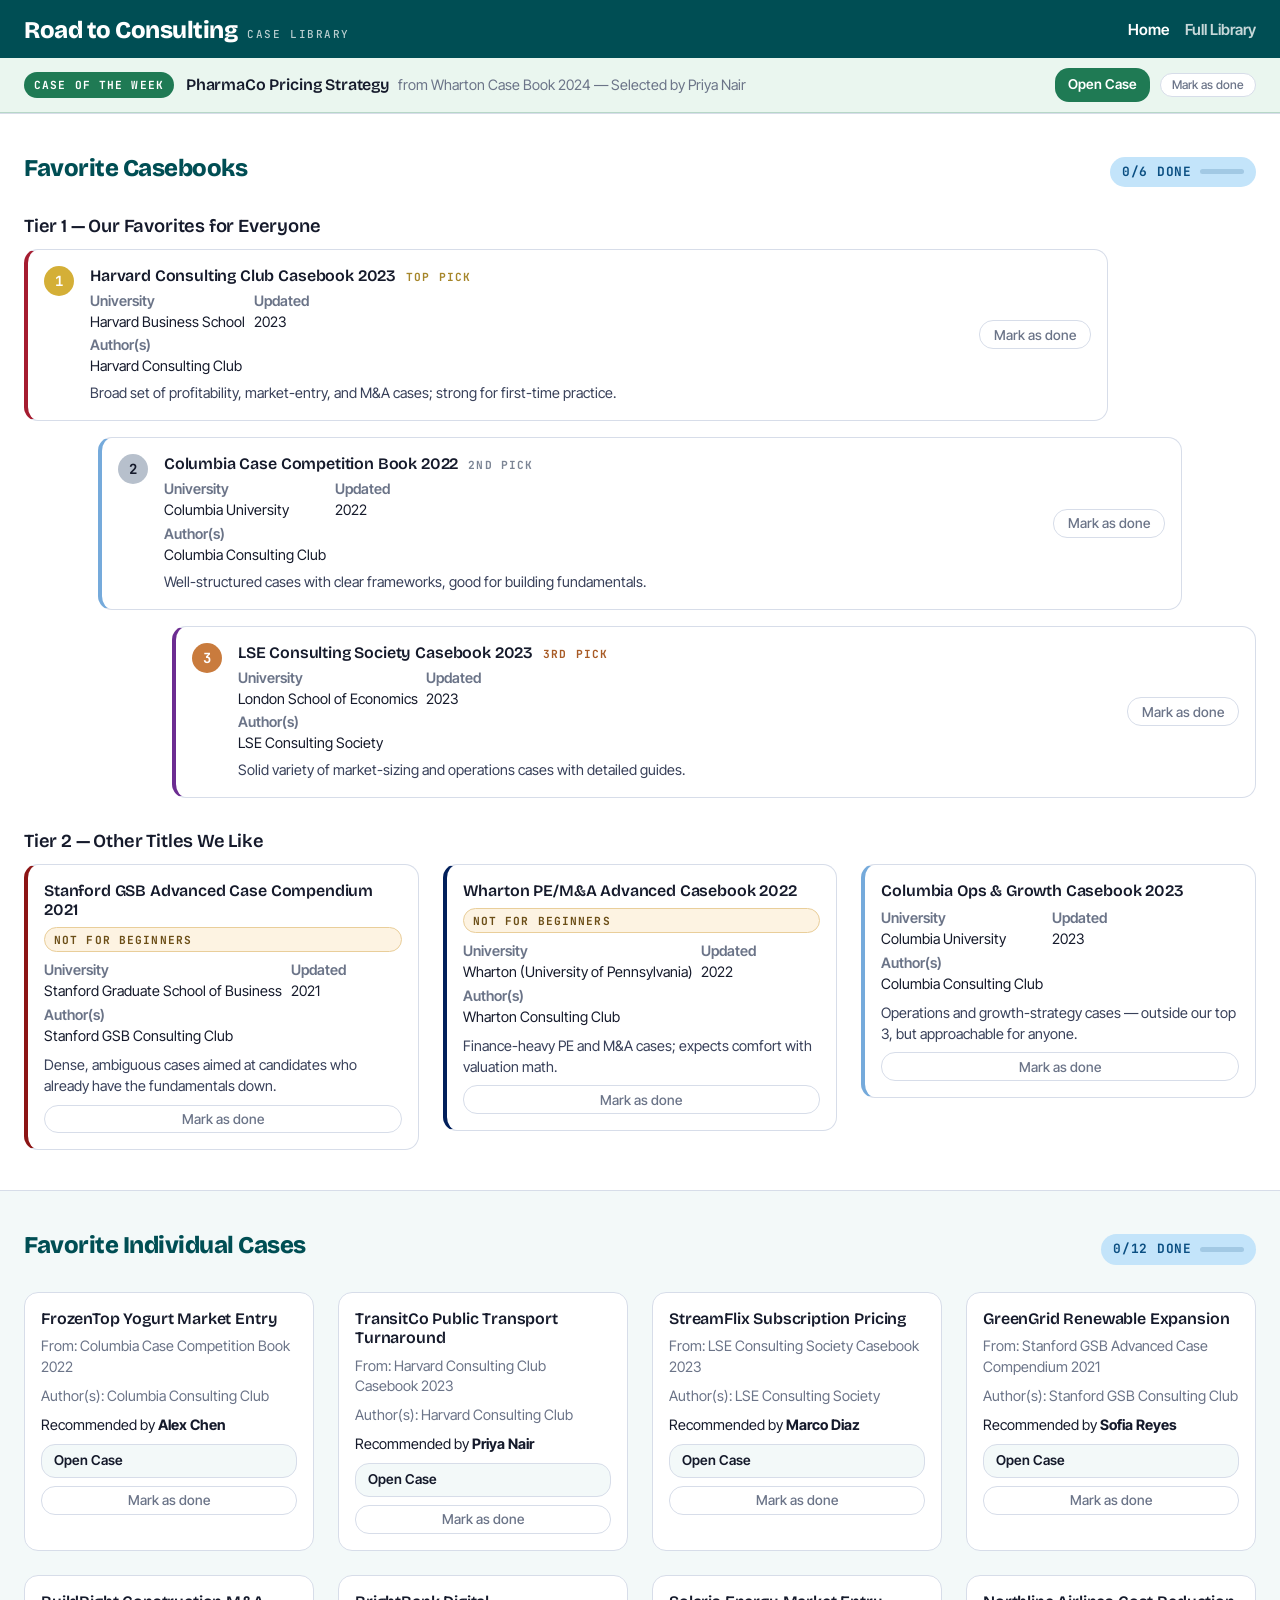
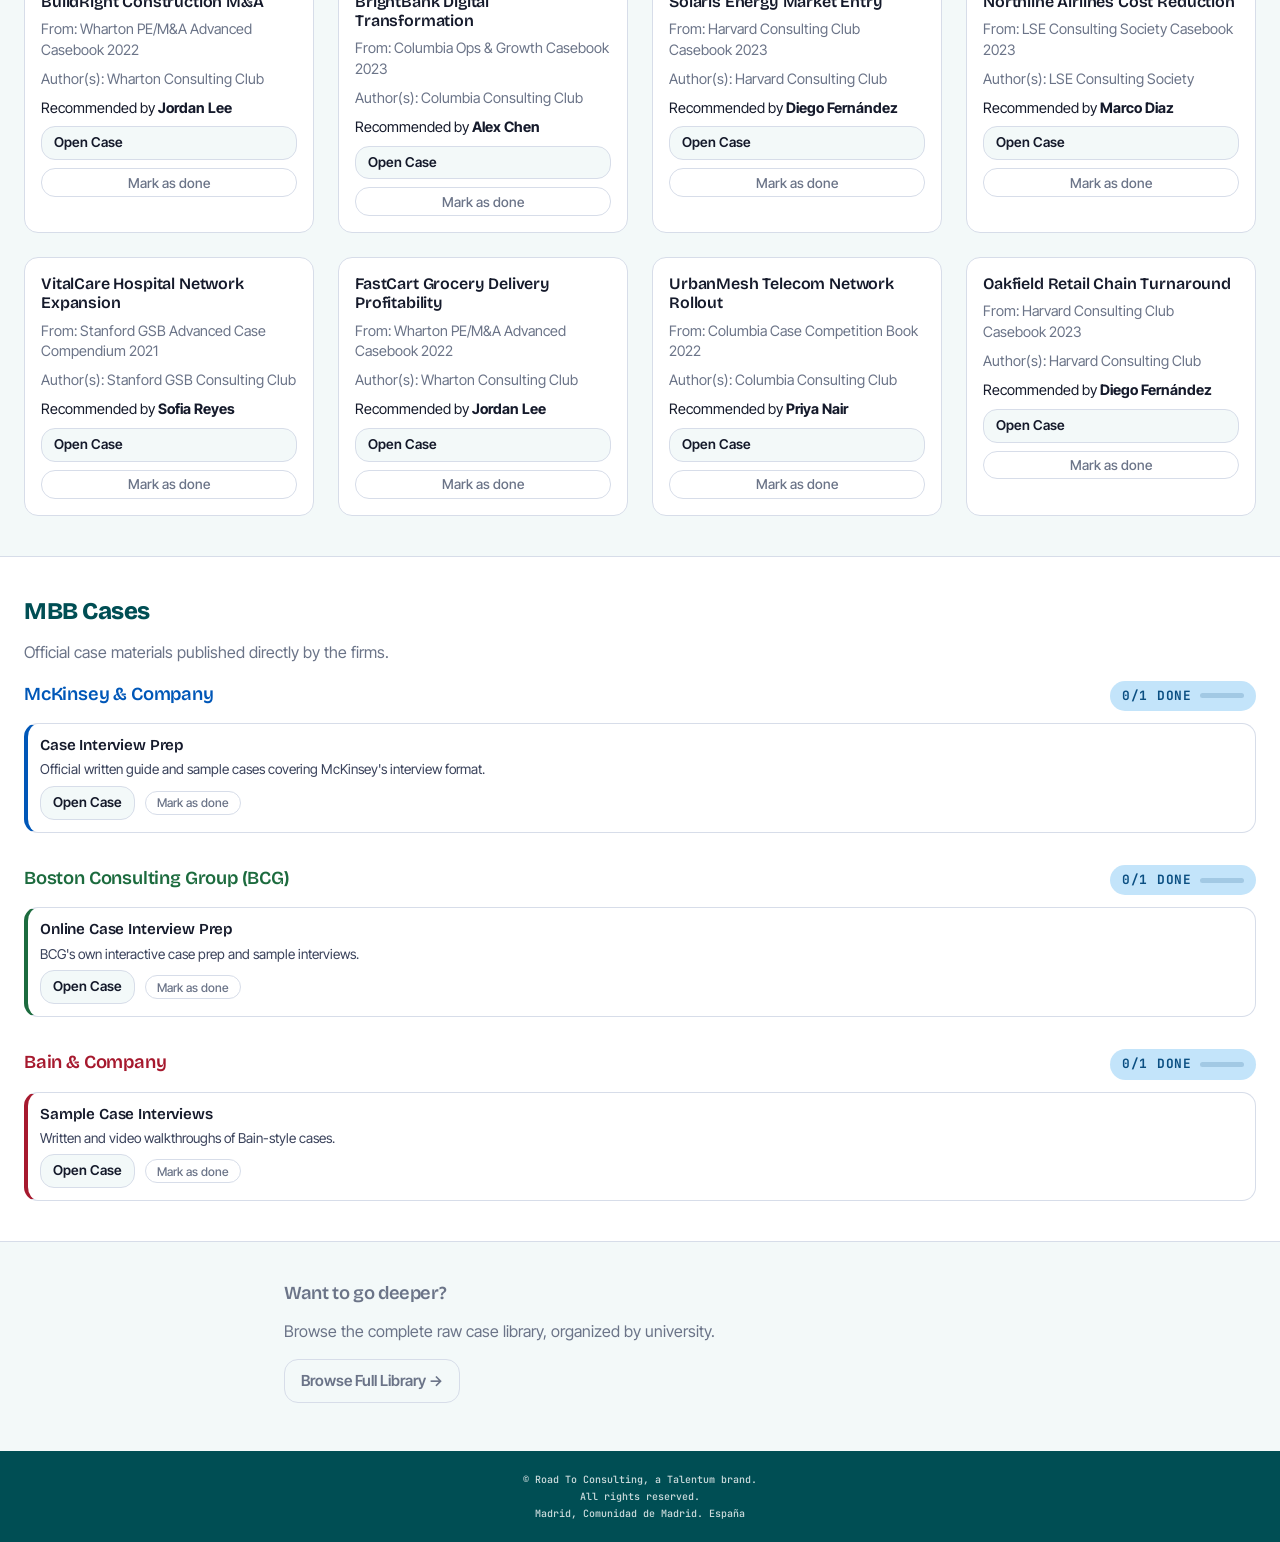
==== index.html @ c0293a0e "renderización en ordenador" ====
<!DOCTYPE html>
<html lang="es">
<head>
  <meta charset="UTF-8">
  <meta name="viewport" content="width=device-width, initial-scale=1.0">
  <title>RTC Case Library</title>
  <meta name="theme-color" content="#26346B">
  <link rel="icon" href="assets/favicon.svg" type="image/svg+xml">
  <link rel="preconnect" href="https://fonts.googleapis.com">
  <link rel="preconnect" href="https://fonts.gstatic.com" crossorigin>
  <link href="https://fonts.googleapis.com/css2?family=Bricolage+Grotesque:opsz,wght@12..96,600;12..96,800&family=Inter+Tight:wght@400;500;600&family=JetBrains+Mono:wght@500;700&display=swap" rel="stylesheet">
  <link rel="stylesheet" href="css/brand.css">
  <link rel="stylesheet" href="css/base.css">
  <link rel="stylesheet" href="css/layout.css">
</head>
<body data-page="home">
  <header>
    <div class="site-banner__inner wrap">
      <a href="index.html" class="brand">
        <b>Road to Consulting</b>
        <span>Case Library</span>
      </a>
      <nav class="site-banner__nav" aria-label="Primary">
        <a href="index.html" aria-current="page">Home</a>
        <a href="library.html">Full Library</a>
      </nav>
    </div>
  </header>

  <div class="cow-bar" id="cow-bar">
    <div class="wrap cow-bar__inner">
      <span class="cow-bar__label">Case of the Week</span>
      <span class="cow-bar__body" id="cow-body"></span>
      <div class="cow-bar__actions">
        <a class="btn btn--open btn--sm" id="cow-open" href="#" target="_blank" rel="noopener">Open Case</a>
        <button class="viewed-toggle viewed-toggle--sm" type="button" id="cow-fav">Mark as done</button>
      </div>
    </div>
  </div>

  <main>
    <section id="casebooks" class="section section--panel" aria-labelledby="casebooks-heading">
      <div class="wrap">
        <div class="section__head">
          <h2 id="casebooks-heading">Favorite Casebooks</h2>
          <span class="progress" id="casebooks-progress"></span>
        </div>

        <div class="tier-group" data-tier="1">
          <h3 class="tier-group__title">Tier 1 — Our Favorites for Everyone</h3>
          <ol class="rank-stack" id="casebooks-tier1"></ol>
        </div>

        <div class="tier-group tier-group--other" data-tier="2">
          <h3 class="tier-group__title">Tier 2 — Other Titles We Like</h3>
          <ul class="card-grid" id="casebooks-tier2"></ul>
        </div>
      </div>
    </section>

    <section id="individual-cases" class="section" aria-labelledby="indiv-heading">
      <div class="wrap">
        <div class="section__head">
          <h2 id="indiv-heading">Favorite Individual Cases</h2>
          <span class="progress" id="individual-cases-progress"></span>
        </div>
        <div class="indiv-cases-scroll" id="individual-cases-scroll">
          <ul class="card-grid" id="individual-cases-list"></ul>
        </div>
      </div>
    </section>

    <section id="mbb-cases" class="section section--panel" aria-labelledby="mbb-heading">
      <div class="wrap">
        <h2 id="mbb-heading">MBB Cases</h2>
        <p class="section__intro">Official case materials published directly by the firms.</p>
        <div id="mbb-groups"></div>
      </div>
    </section>

    <section id="full-library-cta" class="section section--muted" aria-labelledby="full-library-heading">
      <div class="wrap wrap--narrow">
        <h2 id="full-library-heading" class="visually-subtle-heading">Want to go deeper?</h2>
        <p class="section__intro">Browse the complete raw case library, organized by university.</p>
        <a class="btn btn--ghost" href="library.html">Browse Full Library →</a>
      </div>
    </section>
  </main>

  <footer class="site-foot">
    <div class="wrap">© Road To Consulting, a Talentum brand.<br>All rights reserved.<br>Madrid, Comunidad de Madrid. España</div>
  </footer>

  <script src="js/data/case-of-week.js"></script>
  <script src="js/data/casebooks.js"></script>
  <script src="js/data/mbb-links.js"></script>
  <script src="js/data/individual-cases.js"></script>
  <script src="js/viewed-tracker.js"></script>
  <script src="js/render-home.js"></script>
  <script src="js/main.js"></script>
</body>
</html>
---- css/brand.css ----
/* ============================================================
   RTC BRAND
   The single source of truth for brand-dependent values (color,
   type, shape). No other CSS file should hardcode a brand color
   or font — everything reads from these custom properties.
   ============================================================ */

:root {
  /* Colors */
  --paper: #F3F9F9;   /* app background */
  --card: #FFFFFF;    /* card / input / panel background */
  --ink: #151A2B;     /* primary text */
  --indigo: #004E54;  /* brand primary — headers, CTAs, active state */
  --amber: #D8871B;   /* secondary accent — favorites, urgency, keyboard focus */
  --muted: #6B7488;   /* secondary text / labels */
  --line: #D7DDE9;    /* borders and separators */

  /* Status colors — semantic, not decorative. Not used on this page
     today (no progress-state concept here); kept for consistency
     with sibling RTC properties that do track status. */
  --open: #1F7A54;
  --soon: #7A5AC4;
  --shut: #8A94A8;

  /* Typography */
  --font-display: "Bricolage Grotesque", system-ui, -apple-system, "Segoe UI", Roboto, sans-serif;
  --font-body: "Inter Tight", system-ui, -apple-system, "Segoe UI", Roboto, sans-serif;
  --font-mono: "JetBrains Mono", ui-monospace, "SFMono-Regular", Menlo, monospace;

  /* Shape */
  --r: 14px; /* standard radius: cards, panels, large buttons */

  /* Shadows — always tinted from --ink, never pure black.
     Values match RTC Ofertas exactly (.panel and .card:hover there). */
  --shadow-panel: 0 10px 28px rgba(21, 26, 43, .16);  /* floating panels */
  --shadow-card-hover: 0 6px 20px rgba(21, 26, 43, .08); /* card hover */

  /* Logo */
  --logo-url: url("../assets/logo-placeholder.svg");
}
---- css/base.css ----
/* Reset — same base reset as the RTC Ofertas page */
* {
  box-sizing: border-box;
  margin: 0;
  padding: 0;
}

html {
  font-size: 16px;
  -webkit-text-size-adjust: 100%;
}

html, body {
  overflow-x: hidden;
}

img {
  max-width: 100%;
  display: block;
}

a {
  color: inherit;
}

ul, ol {
  list-style: none;
}

button {
  font-family: inherit;
  cursor: pointer;
}

/* Spacing scale (layout decision, not a brand value — lives here rather than brand.css) */
:root {
  --space-unit: 8px;
}

/* Base */
body {
  font: 400 16px/1.45 var(--font-body);
  color: var(--ink);
  background: var(--paper);
  overflow-wrap: anywhere;
  -webkit-tap-highlight-color: transparent;
}

h1, h2, h3, h4 {
  font-family: var(--font-display);
  line-height: 1.2;
}

h1, h2 {
  font-weight: 800;
  letter-spacing: -.02em;
}

h3, h4 {
  font-weight: 600;
  letter-spacing: -.01em;
}

h1 { font-size: 2rem; }
h2 { font-size: 1.5rem; }
h3 { font-size: 1.15rem; }
h4 { font-size: 1rem; }

:focus-visible {
  outline: 2px solid var(--amber);
  outline-offset: 2px;
}

/* Utilities */
.visually-hidden {
  position: absolute;
  width: 1px;
  height: 1px;
  overflow: hidden;
  clip: rect(0, 0, 0, 0);
  white-space: nowrap;
}

.eyebrow, .mono {
  font-family: var(--font-mono);
  font-weight: 700;
  text-transform: uppercase;
  letter-spacing: .12em;
}

.wrap {
  max-width: 780px;
  margin: 0 auto;
  padding-left: calc(16px + env(safe-area-inset-left));
  padding-right: calc(16px + env(safe-area-inset-right));
}

.wrap--narrow {
  max-width: 620px;
}

/* Todo lo de escritorio vive en @media (min-width:1024px), igual que en
   RTC Ofertas: nunca se toca un valor base, así el móvil queda garantizado
   intacto sin depender de acordarse de comprobarlo cada vez. */
@media (min-width: 1024px) {
  .wrap {
    max-width: 1600px;
    padding-left: calc(24px + env(safe-area-inset-left));
    padding-right: calc(24px + env(safe-area-inset-right));
  }

  .wrap--narrow {
    max-width: 760px;
  }
}

.btn {
  display: inline-block;
  font-family: var(--font-body);
  font-size: 0.95rem;
  font-weight: 600;
  text-decoration: none;
  padding: calc(var(--space-unit) * 1.25) calc(var(--space-unit) * 2);
  border-radius: var(--r);
  border: 1px solid transparent;
  cursor: pointer;
}

.btn--primary {
  background: var(--indigo);
  color: var(--card);
}

.btn--secondary {
  background: var(--paper);
  color: var(--ink);
  border-color: var(--line);
}

.btn--ghost {
  background: transparent;
  color: var(--muted);
  border-color: var(--line);
}

.btn--open {
  /* Distinct green identity for the Case of the Week feature — see
     .cow-bar in layout.css for why this section gets its own color. */
  background: var(--open);
  color: #fff;
}

.btn--sm {
  padding: calc(var(--space-unit) * 0.75) calc(var(--space-unit) * 1.5);
  font-size: 0.85rem;
}

.viewed-toggle {
  font-family: var(--font-body);
  font-size: 0.85rem;
  font-weight: 500;
  background: var(--card);
  color: var(--muted);
  border: 1px solid var(--line);
  border-radius: var(--r);
  padding: 0.4em 0.9em;
  cursor: pointer;
  /* Fixed width (sized for the longer "Mark as done" label) so the text
     swap to "Done ✓" never reflows a neighboring button — e.g. Open Case
     in the Case of the Week bar staying put when this is clicked. */
  min-width: 112px;
  text-align: center;
}

.viewed-toggle.is-viewed {
  background: var(--indigo);
  color: var(--card);
  border-color: var(--indigo);
}

.viewed-toggle--sm {
  font-size: 0.75rem;
  padding: 0.3em 0.75em;
  min-width: 96px;
}

/* Small "satisfaction" pulse when a card is marked done */
.viewed-toggle.pulse {
  animation: mark-pulse .35s ease;
}

@keyframes mark-pulse {
  0% { transform: scale(1); }
  45% { transform: scale(1.12); }
  100% { transform: scale(1); }
}

@media (prefers-reduced-motion: reduce) {
  .viewed-toggle.pulse {
    animation: none;
  }
}

.card.is-viewed {
  opacity: .6;
}

.badge {
  display: inline-block;
  font-family: var(--font-mono);
  font-weight: 700;
  text-transform: uppercase;
  letter-spacing: .1em;
  font-size: 0.7rem;
  padding: 0.3em 0.8em;
  border-radius: 999px;
  vertical-align: middle;
}

.badge--warn {
  /* Hint-banner colors, hardcoded per brand guide (kept out of :root
     since they're only reused here, matching sibling-page convention) */
  background: #FDF3E2;
  border: 1px solid #E9CE9A;
  color: #6B4E17;
}
---- css/layout.css ----
/* ---------- header ---------- */
header {
  background: var(--indigo);
  color: #fff;
  padding: 18px 0 16px;
}

.site-banner__inner {
  display: flex;
  align-items: center;
  justify-content: space-between;
  flex-wrap: wrap;
  gap: var(--space-unit);
}

.brand {
  display: flex;
  align-items: baseline;
  flex-wrap: wrap;
  gap: 4px 10px;
  text-decoration: none;
  color: #fff;
}

.brand b {
  white-space: nowrap;
  font: 800 24px/1 var(--font-display);
  letter-spacing: -.02em;
}

.brand span {
  white-space: nowrap;
  font: 500 11px/1 var(--font-mono);
  letter-spacing: .14em;
  text-transform: uppercase;
  opacity: .72;
}

.site-banner__nav {
  display: flex;
  gap: calc(var(--space-unit) * 2);
}

.site-banner__nav a {
  white-space: nowrap;
  text-decoration: none;
  font-weight: 600;
  font-size: 0.95rem;
  color: rgba(255, 255, 255, .78);
}

.site-banner__nav a[aria-current="page"] {
  color: #fff;
}

/* ---------- Case of the Week — top notification bar ----------
   Deliberately given its own green identity (the --open token, otherwise
   reserved for status tracking) so it reads as clearly distinct from both
   the indigo header above and the white Favorite Casebooks panel below. */
.cow-bar {
  background: #EAF6EF;
  border-bottom: 1px solid rgba(31, 122, 84, .25);
}

.cow-bar__inner {
  display: flex;
  align-items: center;
  flex-wrap: wrap;
  gap: calc(var(--space-unit) * 1.5);
  padding-block: calc(var(--space-unit) * 1.25);
}

.cow-bar__label {
  flex: 0 0 auto;
  font-family: var(--font-mono);
  font-weight: 700;
  text-transform: uppercase;
  letter-spacing: .1em;
  font-size: 0.7rem;
  color: #fff;
  background: var(--open);
  border-radius: 999px;
  padding: 5px 10px;
}

.cow-bar__body {
  flex: 1 1 240px;
  min-width: 0;
  display: flex;
  flex-wrap: wrap;
  align-items: baseline;
  gap: 0 8px;
  font-size: 0.9rem;
}

.cow-bar__name {
  font-family: var(--font-display);
  font-weight: 600;
  letter-spacing: -.01em;
  font-size: 1rem;
  color: var(--ink);
}

.cow-bar__meta {
  color: var(--muted);
}

.cow-bar__actions {
  flex: 0 0 auto;
  display: flex;
  align-items: center;
  gap: calc(var(--space-unit) * 1.25);
  margin-left: auto;
}

/* Sections */
.section {
  padding-block: calc(var(--space-unit) * 5);
}

.section--panel {
  /* Wraps a whole category (both casebook tiers) in one visually cohesive
     panel, distinct from the plain-paper sections around it. */
  background: var(--card);
  border-block: 1px solid var(--line);
}

.section--muted {
  /* Deliberately blends into the page background (--paper) rather than
     getting its own panel — reinforces that this CTA is the least
     prominent, easiest-to-skip section on the page. */
  background: transparent;
}

.section__head {
  display: flex;
  align-items: baseline;
  justify-content: space-between;
  gap: var(--space-unit);
  margin-bottom: calc(var(--space-unit) * 2);
}

.section__head h2,
.section__head h3 {
  margin-bottom: 0;
}

.section__head--sub {
  margin-bottom: calc(var(--space-unit) * 1.5);
}

/* Progress badge — deliberately loud (sky-blue pill + fill bar), since
   tracking progress is a headline feature, not a footnote. Sky blue picked
   over the earlier amber/mustard chip precisely so it doesn't blend in
   with the amber/green/indigo already used elsewhere on the page — colors
   hardcoded here (not in brand.css) since they're a one-off UI accent, not
   part of the core palette. */
.progress {
  flex: 0 0 auto;
  display: inline-flex;
  align-items: center;
  gap: 8px;
  background: #C3E4FA;
  color: #0B4F82;
  font-family: var(--font-mono);
  font-weight: 700;
  font-size: 0.8rem;
  letter-spacing: .06em;
  text-transform: uppercase;
  padding: 6px 12px;
  border-radius: 999px;
  white-space: nowrap;
}

.progress__bar {
  flex: 0 0 auto;
  width: 44px;
  height: 5px;
  border-radius: 999px;
  background: rgba(11, 79, 130, .18);
  overflow: hidden;
}

.progress__bar-fill {
  display: block;
  height: 100%;
  background: #0B4F82;
  border-radius: 999px;
  transition: width .25s ease;
}

.section__intro {
  color: var(--muted);
  margin-top: calc(var(--space-unit) * 0.5);
  margin-bottom: calc(var(--space-unit) * 2);
}

.section h1,
.section h2 {
  color: var(--indigo);
  margin-bottom: calc(var(--space-unit) * 2);
}

.section h2.visually-subtle-heading {
  font-size: 1.15rem;
  font-weight: 600;
  color: var(--muted);
}

/* Tier groups */
.tier-group {
  margin-bottom: calc(var(--space-unit) * 4);
}

.tier-group:last-child {
  margin-bottom: 0;
}

.tier-group__title {
  margin-bottom: calc(var(--space-unit) * 1.5);
  display: flex;
  align-items: center;
  gap: var(--space-unit);
  color: var(--ink);
}

.mbb-firm-group {
  margin-bottom: calc(var(--space-unit) * 4);
}

.mbb-firm-group:last-child {
  margin-bottom: 0;
}

.mbb-firm-group__title {
  color: var(--firm-color, var(--ink));
}

.mbb-firm-group[data-firm="mckinsey"] { --firm-color: #0057B8; }
.mbb-firm-group[data-firm="bcg"] { --firm-color: #1C6B3E; }
.mbb-firm-group[data-firm="bain"] { --firm-color: #A6192E; }

/* Card grid */
.card-grid {
  display: grid;
  grid-template-columns: repeat(auto-fit, minmax(260px, 1fr));
  gap: calc(var(--space-unit) * 3);
}

/* Favorite Individual Cases: capped to ~3 visible rows (height computed in
   JS, since column count — and so row height — changes with viewport
   width), then scrolls internally instead of growing the page. */
.indiv-cases-scroll {
  overflow-y: auto;
  padding-right: 6px;
  margin-right: -6px;
}

.card {
  background: var(--card);
  border: 1px solid var(--line);
  border-radius: var(--r);
  padding: calc(var(--space-unit) * 2);
  display: flex;
  flex-direction: column;
  gap: calc(var(--space-unit) * 1);
}

/* Casebook cards (both tiers) share the same left-border language: the
   originating university's color, so tier 1 and tier 2 read as one
   consistent card family — tier 1's only extra is the rank medal. */
.casebook-card,
.stair-card {
  border-left: 4px solid var(--university-color, var(--line));
}

.mbb-firm-group .card {
  border-left: 4px solid var(--firm-color, var(--line));
}

/* MBB cards are reference links, not full write-ups — keep them lighter
   and more compact than casebook/individual-case cards. */
.mbb-card {
  padding: calc(var(--space-unit) * 1.5);
  gap: calc(var(--space-unit) * 0.75);
}

.mbb-card .card__title {
  font-size: 0.95rem;
}

.mbb-card .card__desc {
  font-size: 0.85rem;
}

.mbb-card__actions {
  display: flex;
  align-items: center;
  gap: calc(var(--space-unit) * 1.25);
  flex-wrap: wrap;
}

.card-top {
  display: flex;
  align-items: flex-start;
  gap: calc(var(--space-unit) * 1.25);
}

.card-top .card__title {
  flex: 1;
  min-width: 0;
}

/* Tier-1 "staircase" cards — all three the same size (matching the
   narrowest, 3rd-place card); the staircase comes from alignment shifting
   left → center → right, so the empty space top-right (1st card) mirrors
   the empty space bottom-left (3rd card) exactly, for symmetry. */
.rank-stack {
  display: flex;
  flex-direction: column;
  gap: calc(var(--space-unit) * 2);
}

.rank-stack > li {
  width: 88%;
}

.rank-stack > li[data-rank="2"] {
  margin-inline: auto;
}

.rank-stack > li[data-rank="3"] {
  margin-left: auto;
}

.stair-card {
  flex-direction: row;
  align-items: flex-start;
  flex-wrap: wrap;
  gap: calc(var(--space-unit) * 2);
}

.stair-card__body {
  flex: 1 1 260px;
  min-width: 0;
  display: flex;
  flex-direction: column;
  gap: calc(var(--space-unit) * 0.75);
}

.stair-card__head {
  display: flex;
  align-items: baseline;
  flex-wrap: wrap;
  gap: calc(var(--space-unit) * 1.25);
}

.stair-card > .viewed-toggle {
  align-self: center;
  flex: 0 0 auto;
}

.card__title {
  font-size: 1rem;
}

.card__title a {
  text-decoration: none;
}

.card__meta {
  font-size: 0.9rem;
  color: var(--muted);
}

.card__meta dl,
dl.card__meta {
  display: grid;
  grid-template-columns: auto 1fr;
  gap: 0.2em 0.6em;
}

.card__meta dt {
  font-weight: 600;
  color: var(--muted);
}

.card__meta dd {
  color: var(--ink);
}

.card__desc {
  font-size: 0.9rem;
  color: #39415A;
}

.card__recommender {
  font-size: 0.9rem;
}

.firm-badge {
  display: inline-block;
  font-family: var(--font-mono);
  font-weight: 700;
  text-transform: uppercase;
  letter-spacing: .1em;
  font-size: 0.75rem;
  color: var(--firm-color, var(--indigo));
}

/* Rank badges — universal medal colors so hierarchy reads at a glance */
.rank-badge {
  flex: 0 0 auto;
  width: 30px;
  height: 30px;
  border-radius: 50%;
  display: flex;
  align-items: center;
  justify-content: center;
  font: 700 14px var(--font-mono);
}

.rank-badge--1 {
  background: #D4AF37; /* gold */
  color: #fff;
}

.rank-badge--2 {
  background: #B7C0CC; /* silver */
  color: var(--ink);
}

.rank-badge--3 {
  background: #C97B3D; /* bronze */
  color: #fff;
}

.rank-label {
  display: inline-block;
  font-family: var(--font-mono);
  font-weight: 700;
  text-transform: uppercase;
  letter-spacing: .1em;
  font-size: 0.7rem;
}

.rank-label--1 { color: #A6862A; }
.rank-label--2 { color: #7C8595; }
.rank-label--3 { color: #A85B26; }

/* Directory list (library.html) */
.directory-list {
  display: flex;
  flex-direction: column;
  gap: calc(var(--space-unit) * 1.5);
}

.directory-list__item {
  border-bottom: 1px solid var(--line);
  padding-bottom: calc(var(--space-unit) * 1.5);
}

.directory-list__item a {
  font-weight: 600;
  font-size: 1.05rem;
  text-decoration: none;
}

.directory-list__note {
  font-size: 0.9rem;
  color: var(--muted);
  margin-top: 0.2em;
}

/* ---------- footer ---------- */
.site-foot {
  margin-top: 8px;
  background: var(--indigo);
}

.site-foot .wrap {
  padding-top: 20px;
  padding-bottom: calc(20px + env(safe-area-inset-bottom));
  font: 500 10px var(--font-mono);
  color: #fff;
  opacity: .8;
  text-align: center;
  line-height: 1.7;
}

/* Single responsive breakpoint for the whole site, mobile-first */
@media (min-width: 1024px) {
  .site-banner__inner {
    flex-wrap: nowrap;
  }
}

/* Hover states, guarded to real pointer+hover devices at desktop width so
   touch taps never get stuck in a hover state — same pattern as Ofertas. */
@media (min-width: 1024px) and (hover: hover) and (pointer: fine) {
  .card {
    transition: border-color .15s ease, box-shadow .15s ease;
  }

  .card:hover {
    border-color: var(--indigo);
    box-shadow: var(--shadow-card-hover);
  }

  .site-banner__nav a:hover {
    color: #fff;
  }

  .card__title a:hover {
    color: var(--indigo);
  }

  .directory-list__item a:hover {
    color: var(--indigo);
  }
}
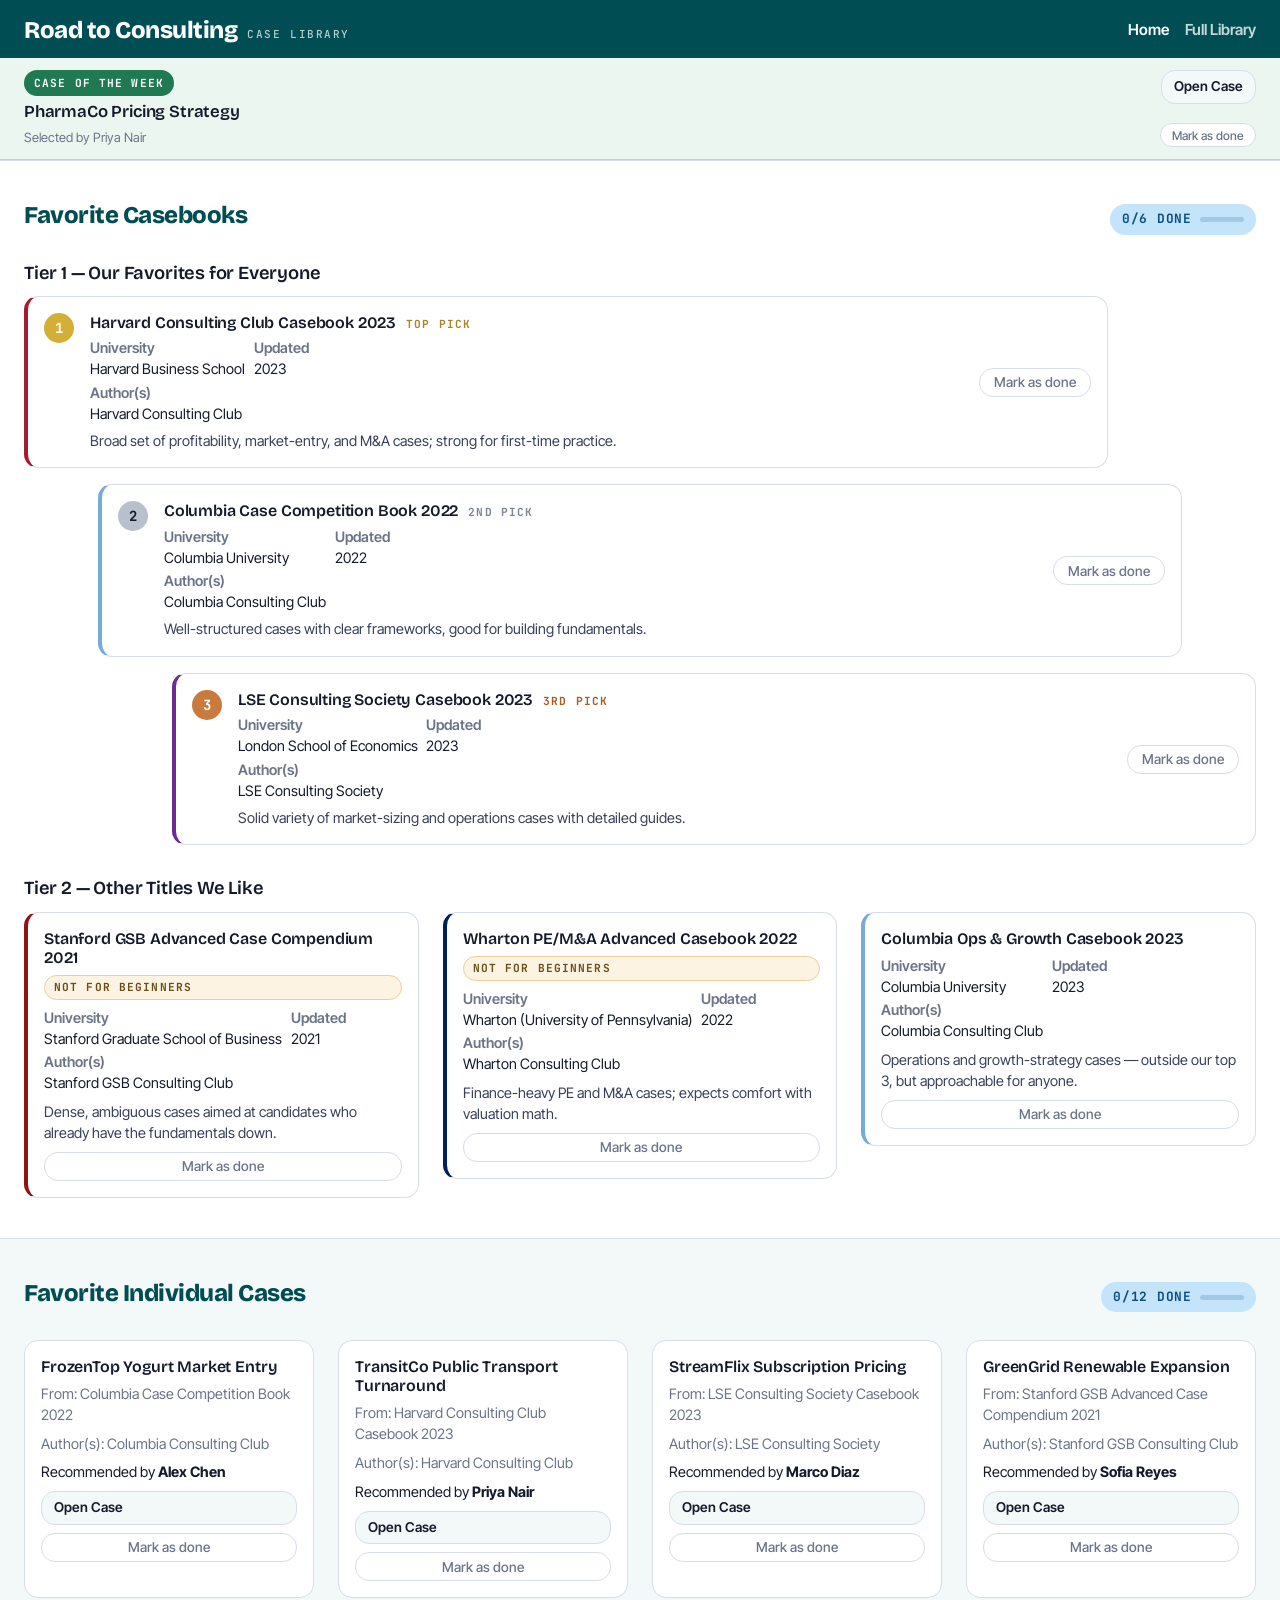
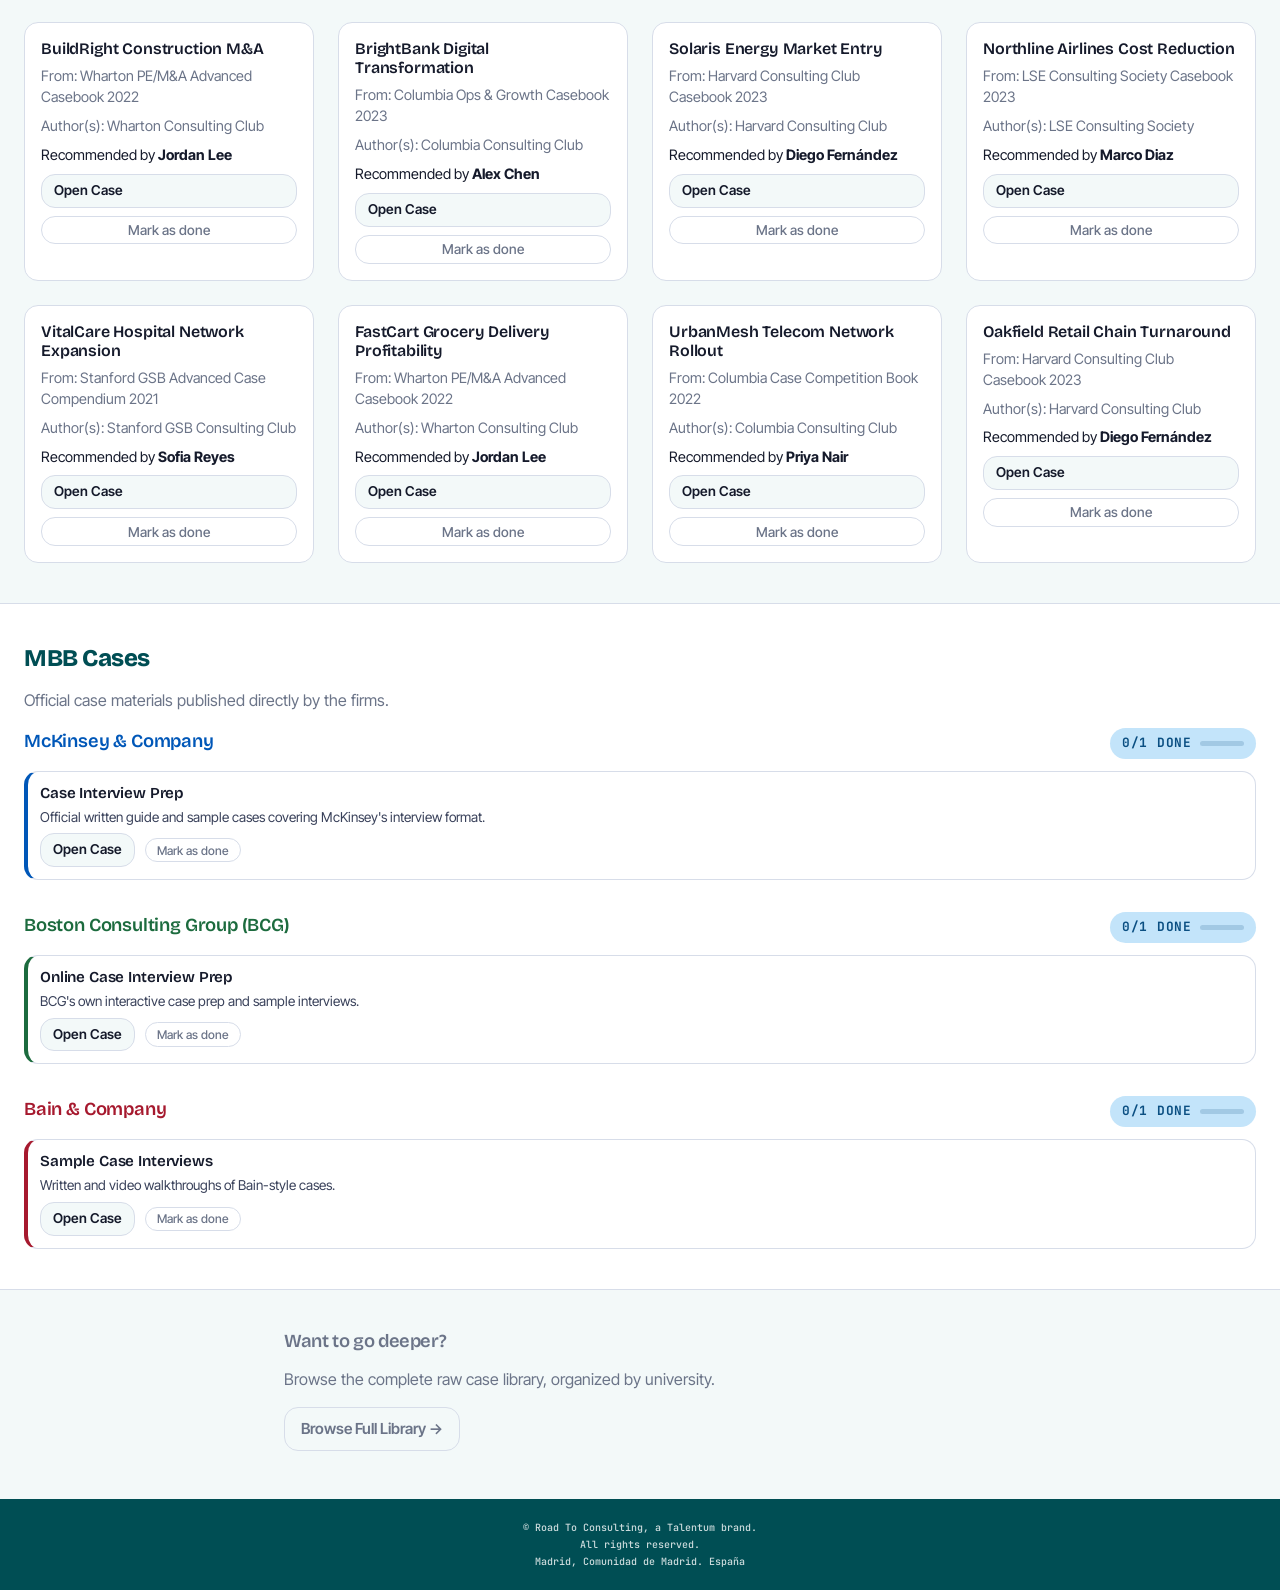
==== commit 776a0011: "renderización en móvil" ====
--- a/index.html
+++ b/index.html
@@ -29,11 +29,14 @@
 
   <div class="cow-bar" id="cow-bar">
     <div class="wrap cow-bar__inner">
-      <span class="cow-bar__label">Case of the Week</span>
-      <span class="cow-bar__body" id="cow-body"></span>
+      <div class="cow-bar__main">
+        <span class="cow-bar__label">Case of the Week</span>
+        <strong class="cow-bar__name" id="cow-name"></strong>
+        <span class="cow-bar__meta" id="cow-meta"></span>
+      </div>
       <div class="cow-bar__actions">
-        <a class="btn btn--open btn--sm" id="cow-open" href="#" target="_blank" rel="noopener">Open Case</a>
-        <button class="viewed-toggle viewed-toggle--sm" type="button" id="cow-fav">Mark as done</button>
+        <a class="btn btn--secondary btn--sm" id="cow-open" href="#" target="_blank" rel="noopener">Open Case</a>
+        <button class="viewed-toggle viewed-toggle--sm cow-bar__fav" type="button" id="cow-fav">Mark as done</button>
       </div>
     </div>
   </div>
--- a/css/base.css
+++ b/css/base.css
@@ -141,13 +141,6 @@
   background: transparent;
   color: var(--muted);
   border-color: var(--line);
-}
-
-.btn--open {
-  /* Distinct green identity for the Case of the Week feature — see
-     .cow-bar in layout.css for why this section gets its own color. */
-  background: var(--open);
-  color: #fff;
 }
 
 .btn--sm {
--- a/css/layout.css
+++ b/css/layout.css
@@ -62,15 +62,27 @@
   border-bottom: 1px solid rgba(31, 122, 84, .25);
 }
 
+/* Two columns, same shape at every width: content on the left (label,
+   name, then who selected it), actions on the right — Open Case level
+   with the label at the top, Mark as done pushed to the bottom so it
+   lines up with the "Selected by" line instead of crowding the name. */
 .cow-bar__inner {
   display: flex;
-  align-items: center;
-  flex-wrap: wrap;
-  gap: calc(var(--space-unit) * 1.5);
-  padding-block: calc(var(--space-unit) * 1.25);
+  align-items: stretch;
+  justify-content: space-between;
+  gap: calc(var(--space-unit) * 2);
+  padding-block: calc(var(--space-unit) * 1.5);
+}
+
+.cow-bar__main {
+  display: flex;
+  flex-direction: column;
+  gap: 4px;
+  min-width: 0;
 }
 
 .cow-bar__label {
+  align-self: flex-start;
   flex: 0 0 auto;
   font-family: var(--font-mono);
   font-weight: 700;
@@ -83,34 +95,34 @@
   padding: 5px 10px;
 }
 
-.cow-bar__body {
-  flex: 1 1 240px;
-  min-width: 0;
-  display: flex;
-  flex-wrap: wrap;
-  align-items: baseline;
-  gap: 0 8px;
-  font-size: 0.9rem;
-}
-
 .cow-bar__name {
   font-family: var(--font-display);
   font-weight: 600;
   letter-spacing: -.01em;
-  font-size: 1rem;
+  font-size: 1.05rem;
   color: var(--ink);
+  max-width: 100%;
+  overflow: hidden;
+  text-overflow: ellipsis;
+  white-space: nowrap;
 }
 
 .cow-bar__meta {
+  font-size: 0.8rem;
   color: var(--muted);
+  max-width: 100%;
+  overflow: hidden;
+  text-overflow: ellipsis;
+  white-space: nowrap;
 }
 
 .cow-bar__actions {
   flex: 0 0 auto;
   display: flex;
-  align-items: center;
-  gap: calc(var(--space-unit) * 1.25);
-  margin-left: auto;
+  flex-direction: column;
+  align-items: flex-end;
+  justify-content: space-between;
+  gap: 6px;
 }
 
 /* Sections */
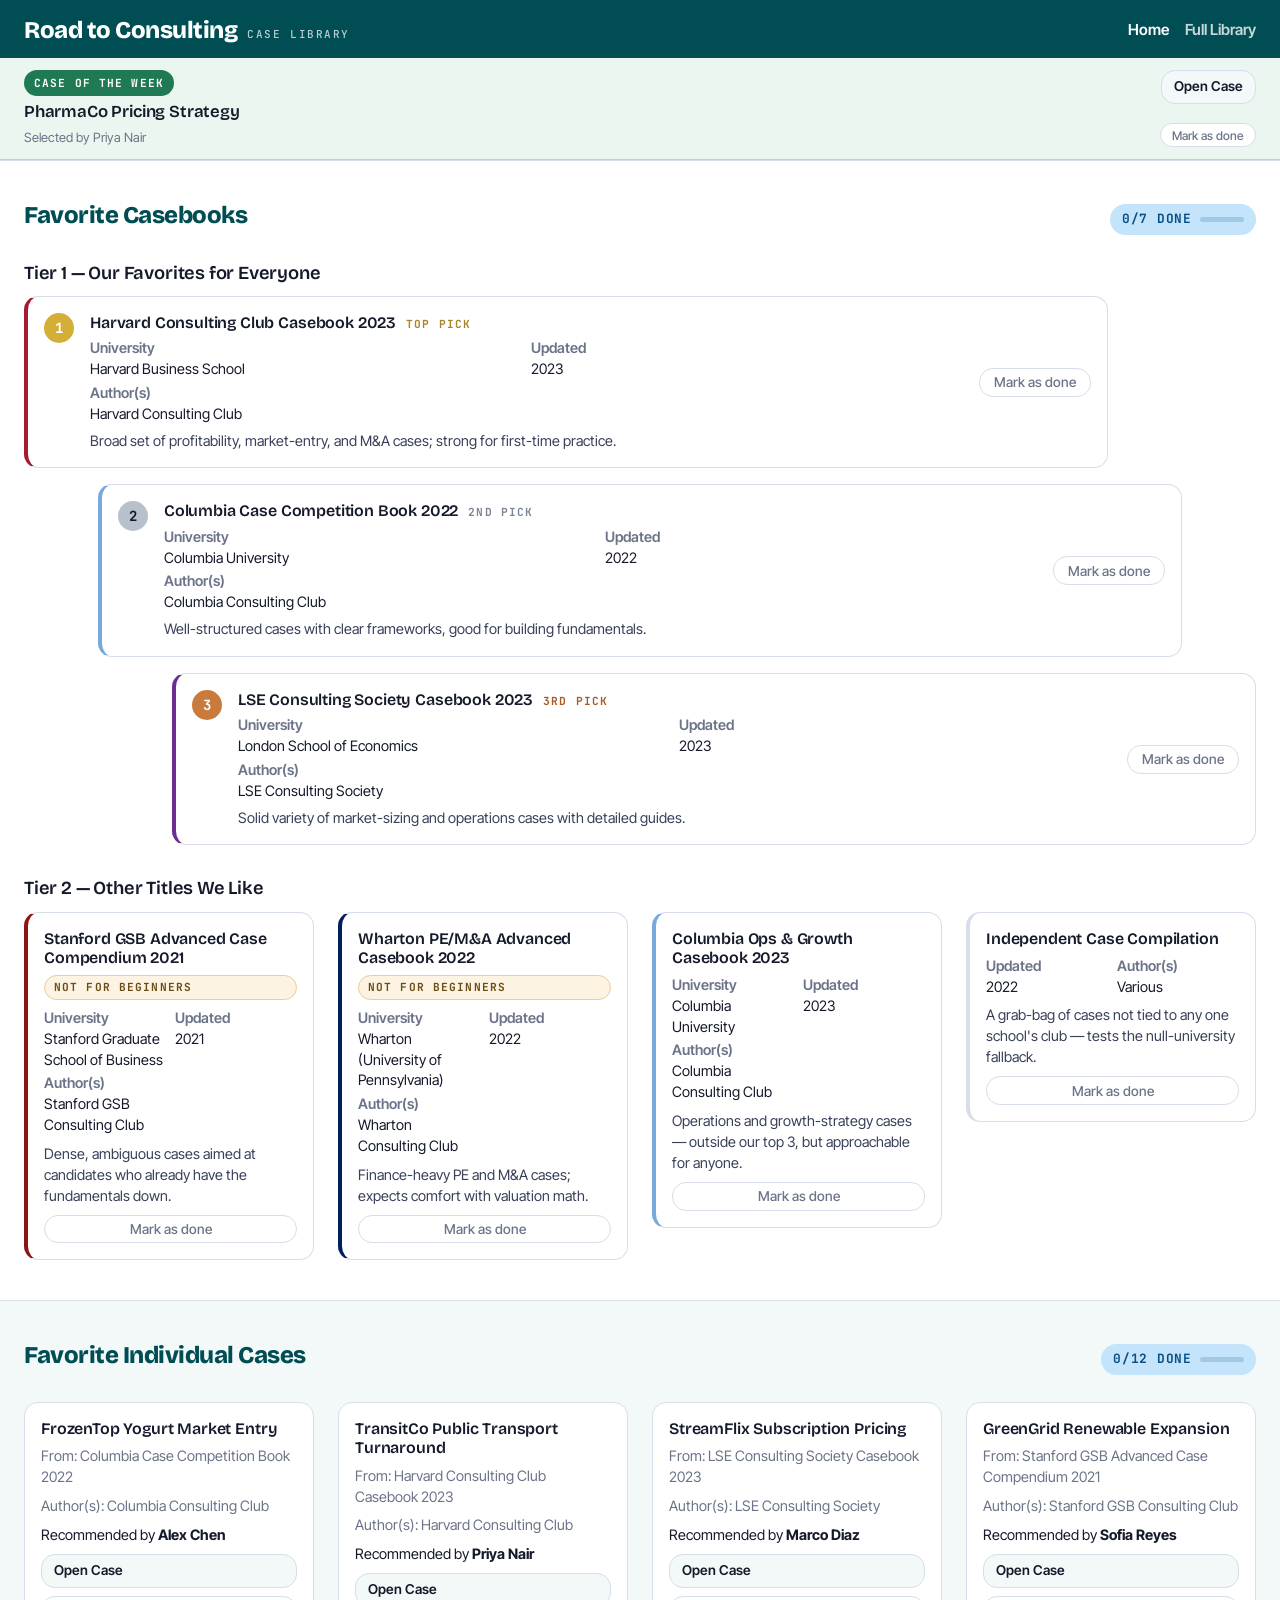
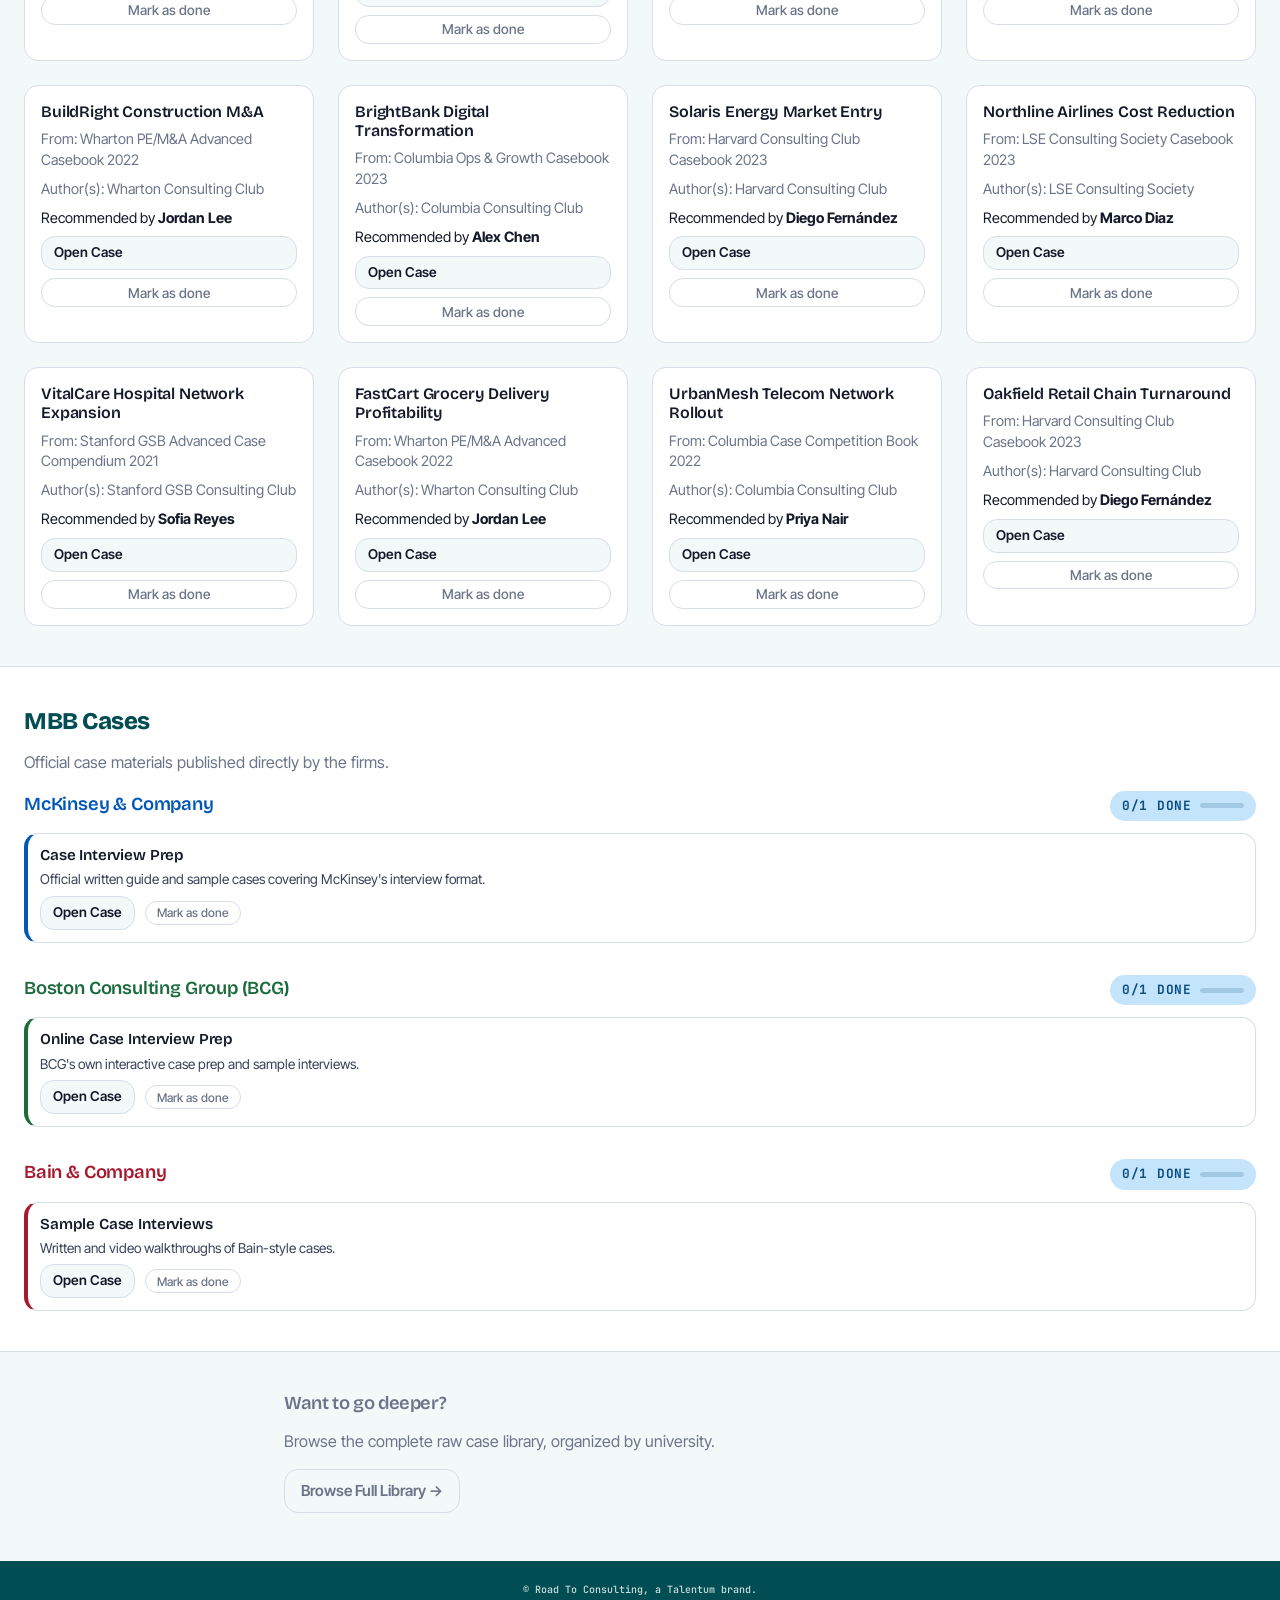
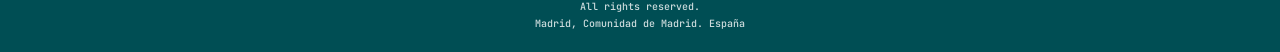
==== commit afa5f8ca: "database" ====
--- a/index.html
+++ b/index.html
@@ -96,6 +96,7 @@
 
   <script src="js/data/case-of-week.js"></script>
   <script src="js/data/casebooks.js"></script>
+  <script src="js/data/university-colors.js"></script>
   <script src="js/data/mbb-links.js"></script>
   <script src="js/data/individual-cases.js"></script>
   <script src="js/viewed-tracker.js"></script>
--- a/css/layout.css
+++ b/css/layout.css
@@ -388,8 +388,24 @@
 .card__meta dl,
 dl.card__meta {
   display: grid;
-  grid-template-columns: auto 1fr;
+  /* Equal fr split, not auto/1fr — `auto` tracks size off the field's
+     content (min/max-content), so one long value (a long university name)
+     still ends up dominating and starving the other column even with
+     min-width:0 on the items. A fixed even split can't be starved. */
+  grid-template-columns: minmax(0, 1fr) minmax(0, 1fr);
   gap: 0.2em 0.6em;
+}
+
+/* Classic grid-blowout fix: a grid item's default min-width is `auto`
+   (its content's intrinsic size), not 0 — so a long unbroken value (e.g.
+   "Wharton (University of Pennsylvania)") can still force its column wide
+   and starve the sibling column down to near nothing, which then breaks
+   *that* column's short text letter-by-letter under the global
+   overflow-wrap:anywhere. min-width:0 lets the item actually shrink and
+   wrap within whatever width the track ends up with. */
+.card__meta dl > div,
+dl.card__meta > div {
+  min-width: 0;
 }
 
 .card__meta dt {
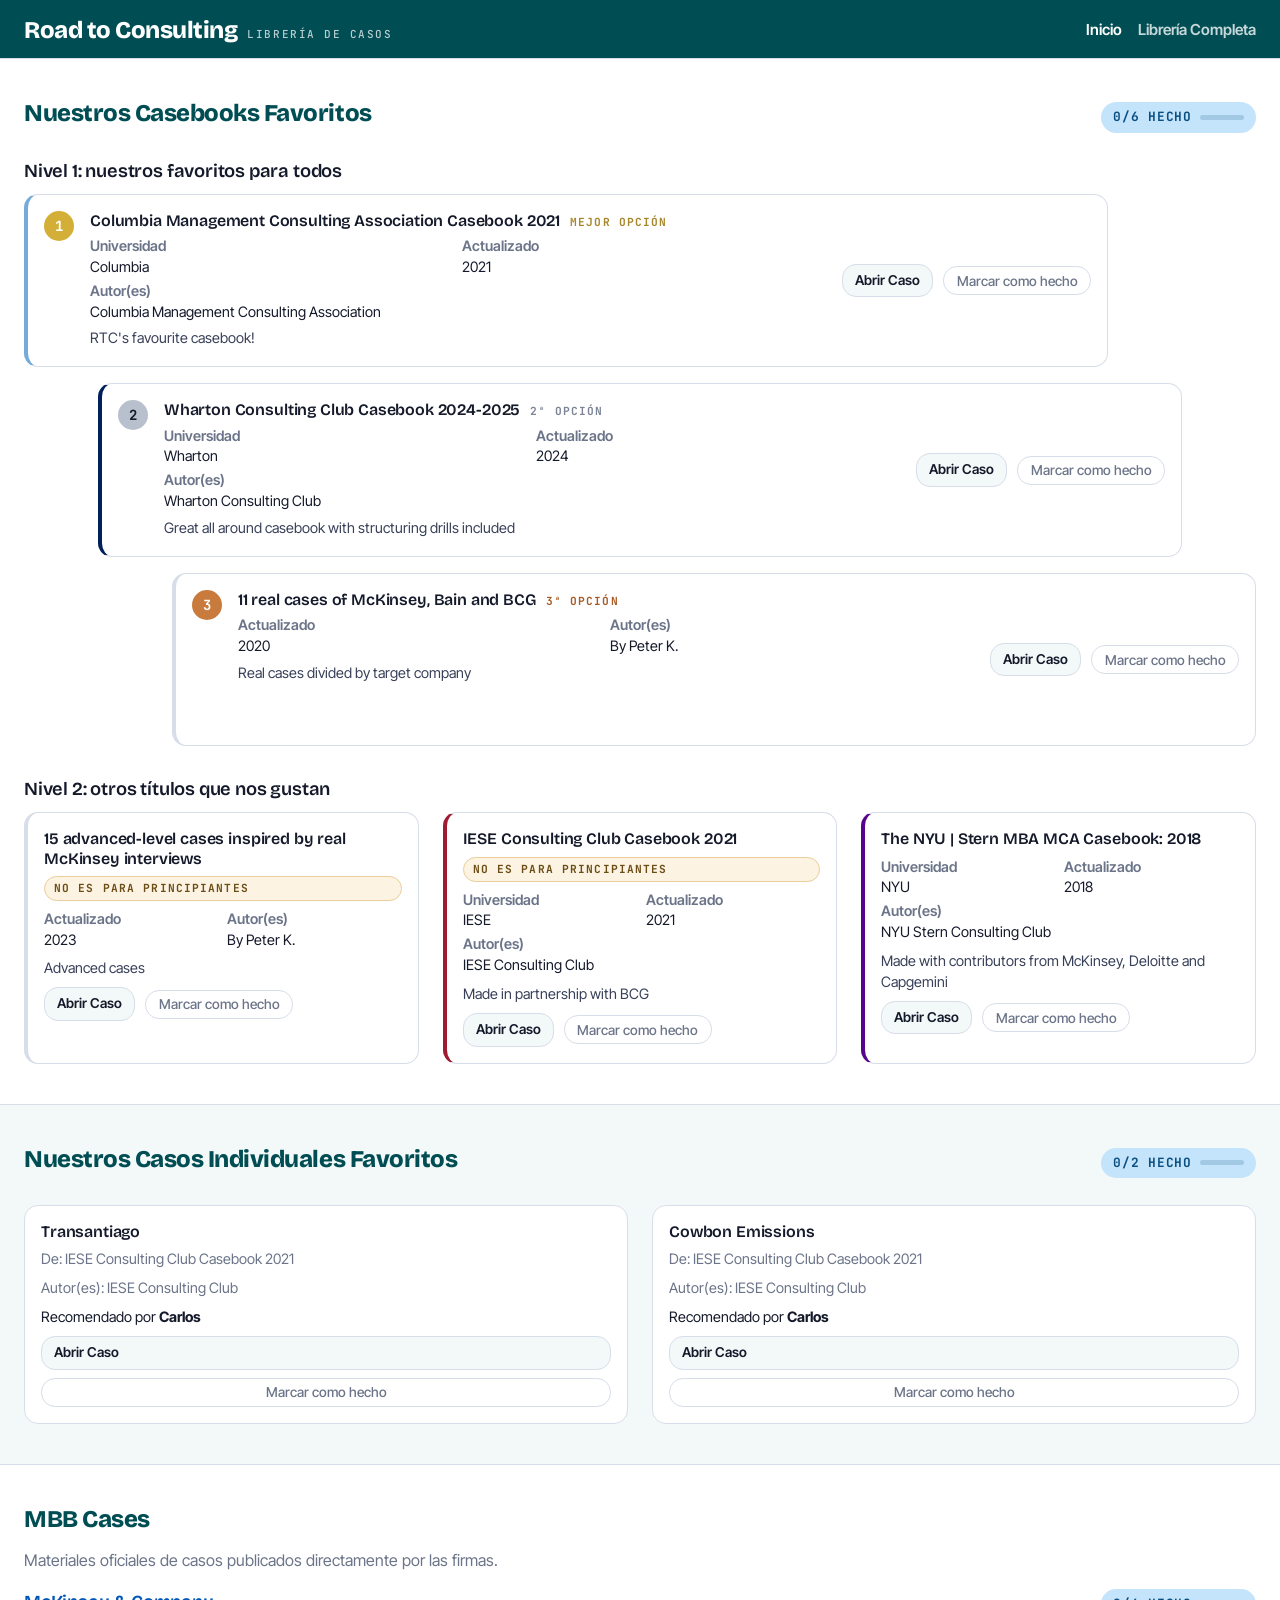
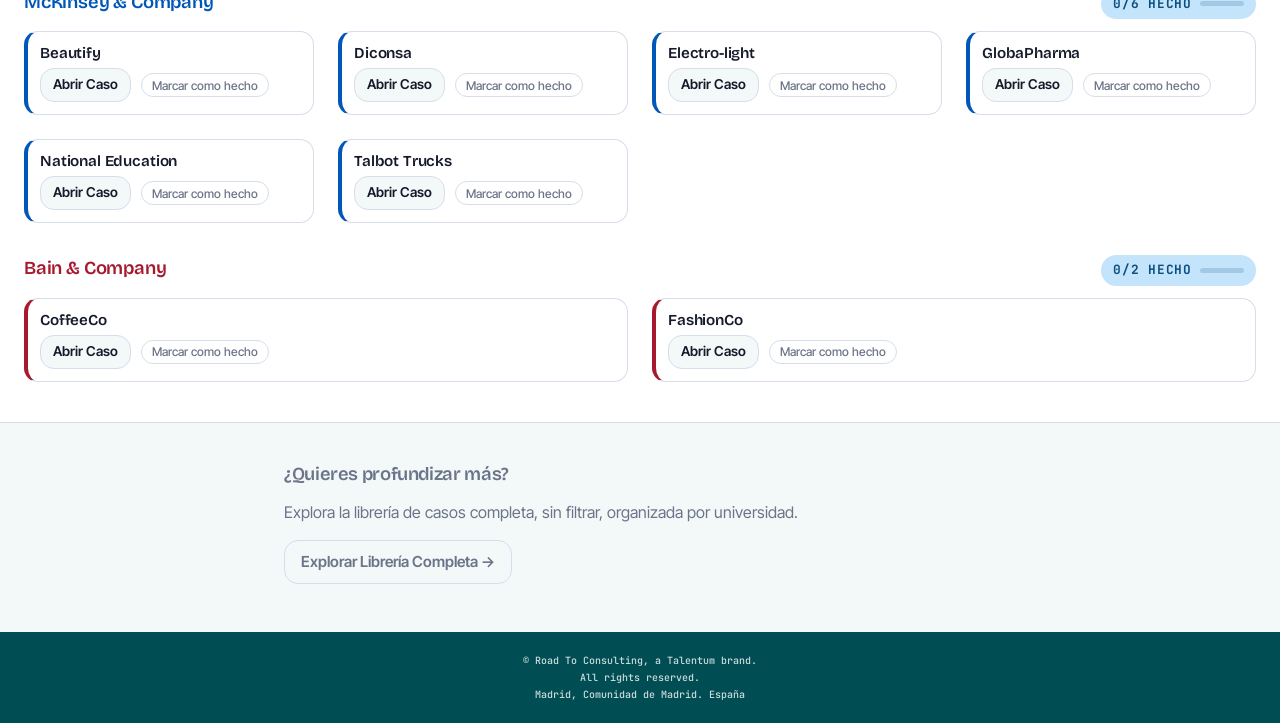
==== commit a23302be: "language" ====
--- a/index.html
+++ b/index.html
@@ -3,7 +3,7 @@
 <head>
   <meta charset="UTF-8">
   <meta name="viewport" content="width=device-width, initial-scale=1.0">
-  <title>RTC Case Library</title>
+  <title>RTC Librería de Casos</title>
   <meta name="theme-color" content="#26346B">
   <link rel="icon" href="assets/favicon.svg" type="image/svg+xml">
   <link rel="preconnect" href="https://fonts.googleapis.com">
@@ -18,11 +18,11 @@
     <div class="site-banner__inner wrap">
       <a href="index.html" class="brand">
         <b>Road to Consulting</b>
-        <span>Case Library</span>
+        <span>Librería de Casos</span>
       </a>
-      <nav class="site-banner__nav" aria-label="Primary">
-        <a href="index.html" aria-current="page">Home</a>
-        <a href="library.html">Full Library</a>
+      <nav class="site-banner__nav" aria-label="Principal">
+        <a href="index.html" aria-current="page">Inicio</a>
+        <a href="library.html">Librería Completa</a>
       </nav>
     </div>
   </header>
@@ -30,13 +30,13 @@
   <div class="cow-bar" id="cow-bar">
     <div class="wrap cow-bar__inner">
       <div class="cow-bar__main">
-        <span class="cow-bar__label">Case of the Week</span>
+        <span class="cow-bar__label">Caso de la Semana</span>
         <strong class="cow-bar__name" id="cow-name"></strong>
         <span class="cow-bar__meta" id="cow-meta"></span>
       </div>
       <div class="cow-bar__actions">
-        <a class="btn btn--secondary btn--sm" id="cow-open" href="#" target="_blank" rel="noopener">Open Case</a>
-        <button class="viewed-toggle viewed-toggle--sm cow-bar__fav" type="button" id="cow-fav">Mark as done</button>
+        <a class="btn btn--secondary btn--sm" id="cow-open" href="#" target="_blank" rel="noopener">Abrir Caso</a>
+        <button class="viewed-toggle viewed-toggle--sm cow-bar__fav" type="button" id="cow-fav">Marcar como hecho</button>
       </div>
     </div>
   </div>
@@ -45,17 +45,17 @@
     <section id="casebooks" class="section section--panel" aria-labelledby="casebooks-heading">
       <div class="wrap">
         <div class="section__head">
-          <h2 id="casebooks-heading">Favorite Casebooks</h2>
+          <h2 id="casebooks-heading">Nuestros Casebooks Favoritos</h2>
           <span class="progress" id="casebooks-progress"></span>
         </div>
 
         <div class="tier-group" data-tier="1">
-          <h3 class="tier-group__title">Tier 1 — Our Favorites for Everyone</h3>
+          <h3 class="tier-group__title">Nivel 1: nuestros favoritos para todos</h3>
           <ol class="rank-stack" id="casebooks-tier1"></ol>
         </div>
 
         <div class="tier-group tier-group--other" data-tier="2">
-          <h3 class="tier-group__title">Tier 2 — Other Titles We Like</h3>
+          <h3 class="tier-group__title">Nivel 2: otros títulos que nos gustan</h3>
           <ul class="card-grid" id="casebooks-tier2"></ul>
         </div>
       </div>
@@ -64,7 +64,7 @@
     <section id="individual-cases" class="section" aria-labelledby="indiv-heading">
       <div class="wrap">
         <div class="section__head">
-          <h2 id="indiv-heading">Favorite Individual Cases</h2>
+          <h2 id="indiv-heading">Nuestros Casos Individuales Favoritos</h2>
           <span class="progress" id="individual-cases-progress"></span>
         </div>
         <div class="indiv-cases-scroll" id="individual-cases-scroll">
@@ -76,16 +76,16 @@
     <section id="mbb-cases" class="section section--panel" aria-labelledby="mbb-heading">
       <div class="wrap">
         <h2 id="mbb-heading">MBB Cases</h2>
-        <p class="section__intro">Official case materials published directly by the firms.</p>
+        <p class="section__intro">Materiales oficiales de casos publicados directamente por las firmas.</p>
         <div id="mbb-groups"></div>
       </div>
     </section>
 
     <section id="full-library-cta" class="section section--muted" aria-labelledby="full-library-heading">
       <div class="wrap wrap--narrow">
-        <h2 id="full-library-heading" class="visually-subtle-heading">Want to go deeper?</h2>
-        <p class="section__intro">Browse the complete raw case library, organized by university.</p>
-        <a class="btn btn--ghost" href="library.html">Browse Full Library →</a>
+        <h2 id="full-library-heading" class="visually-subtle-heading">¿Quieres profundizar más?</h2>
+        <p class="section__intro">Explora la librería de casos completa, sin filtrar, organizada por universidad.</p>
+        <a class="btn btn--ghost" href="library.html">Explorar Librería Completa →</a>
       </div>
     </section>
   </main>
--- a/css/base.css
+++ b/css/base.css
@@ -158,10 +158,11 @@
   border-radius: var(--r);
   padding: 0.4em 0.9em;
   cursor: pointer;
-  /* Fixed width (sized for the longer "Mark as done" label) so the text
-     swap to "Done ✓" never reflows a neighboring button — e.g. Open Case
-     in the Case of the Week bar staying put when this is clicked. */
-  min-width: 112px;
+  /* Fixed width (sized for the longer "Marcar como hecho" label) so the
+     text swap to "Hecho ✓" never reflows a neighboring button — e.g.
+     Abrir Case in the Case of the Week bar staying put when this is
+     clicked. */
+  min-width: 148px;
   text-align: center;
 }
 
@@ -174,7 +175,7 @@
 .viewed-toggle--sm {
   font-size: 0.75rem;
   padding: 0.3em 0.75em;
-  min-width: 96px;
+  min-width: 128px;
 }
 
 /* Small "satisfaction" pulse when a card is marked done */
--- a/css/layout.css
+++ b/css/layout.css
@@ -259,6 +259,18 @@
   gap: calc(var(--space-unit) * 3);
 }
 
+/* The <li> IS the grid item, so it already gets the full column width and
+   (grid rows stretch by default) the full row height for free. But for
+   card-grid lists whose <li> just *wraps* a .card (tier-2 casebooks;
+   individual/MBB cards ARE the grid item directly, so this rule is a
+   no-op for them), the .card child won't fill that box on its own — give
+   it 100% of both explicitly rather than reaching for flex-direction
+   tricks, which only stretch one axis (cross) and starve the other. */
+.card-grid > li > .card {
+  width: 100%;
+  height: 100%;
+}
+
 /* Favorite Individual Cases: capped to ~3 visible rows (height computed in
    JS, since column count — and so row height — changes with viewport
    width), then scrolls internally instead of growing the page. */
@@ -305,7 +317,9 @@
   font-size: 0.85rem;
 }
 
-.mbb-card__actions {
+/* Shared "Open Case" + "Mark as done" row — every card that links out to a
+   document uses this same two-button pattern for consistency. */
+.card__actions {
   display: flex;
   align-items: center;
   gap: calc(var(--space-unit) * 1.25);
@@ -367,17 +381,13 @@
   gap: calc(var(--space-unit) * 1.25);
 }
 
-.stair-card > .viewed-toggle {
+.stair-card > .card__actions {
   align-self: center;
   flex: 0 0 auto;
 }
 
 .card__title {
   font-size: 1rem;
-}
-
-.card__title a {
-  text-decoration: none;
 }
 
 .card__meta {
@@ -539,10 +549,6 @@
     color: #fff;
   }
 
-  .card__title a:hover {
-    color: var(--indigo);
-  }
-
   .directory-list__item a:hover {
     color: var(--indigo);
   }
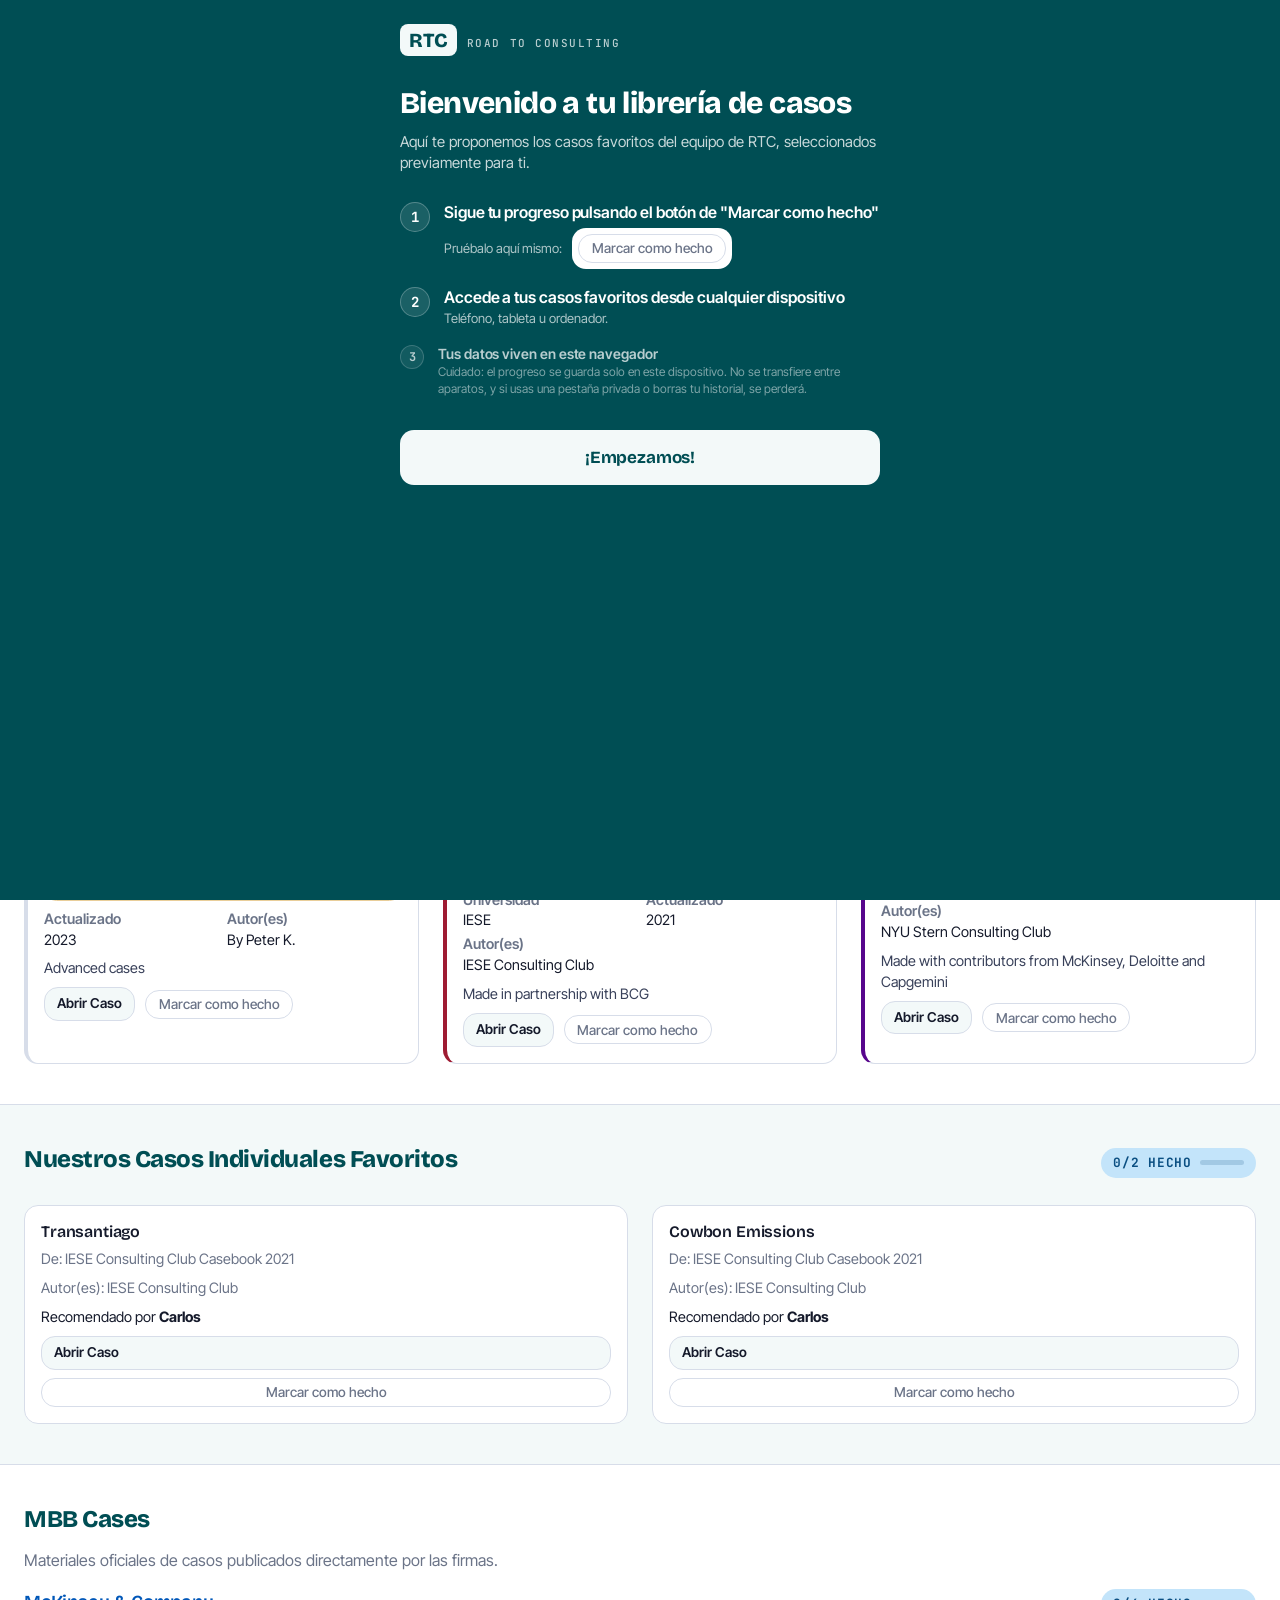
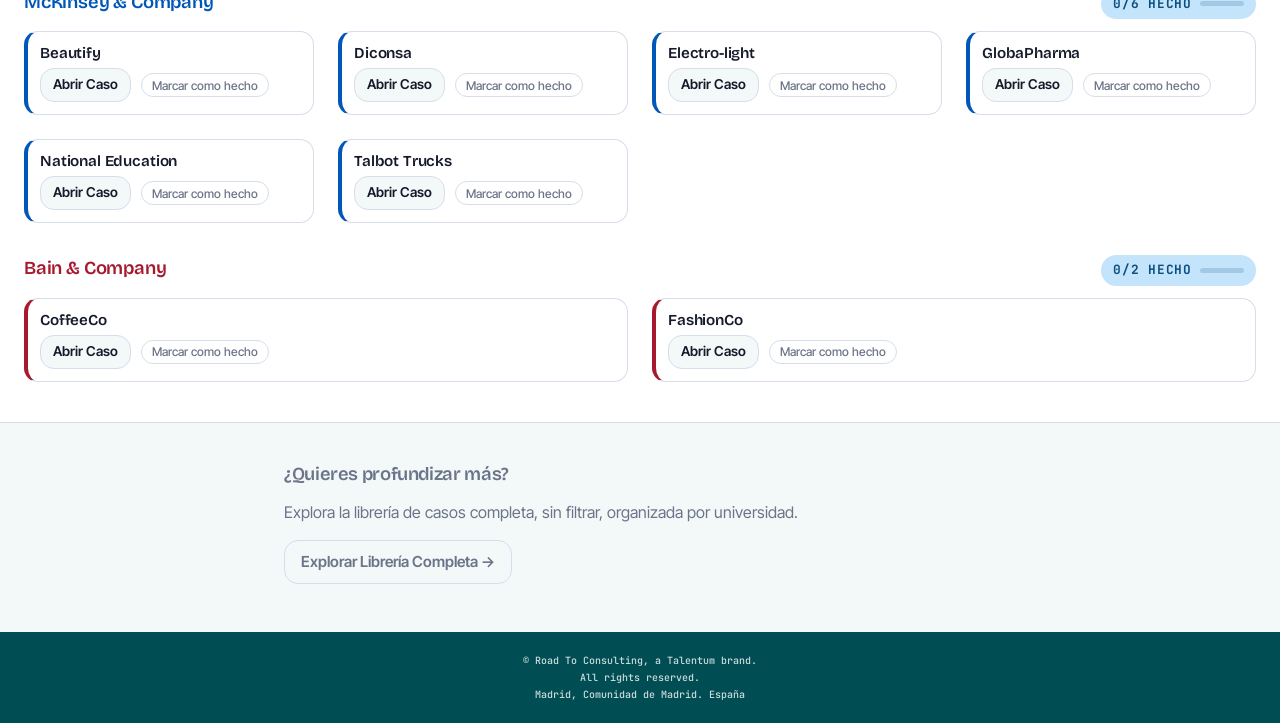
==== commit ee7b02de: "pre-screen" ====
--- a/index.html
+++ b/index.html
@@ -14,6 +14,49 @@
   <link rel="stylesheet" href="css/layout.css">
 </head>
 <body data-page="home">
+  <div id="intro">
+    <div class="inner">
+      <div class="intro-brand">
+        <span class="intro-mark">RTC</span>
+        <span class="intro-name">Road to Consulting</span>
+      </div>
+      <h1>Bienvenido a tu librería de casos</h1>
+      <p>
+        Aquí te proponemos los casos favoritos del equipo de RTC, seleccionados previamente
+        para ti.
+      </p>
+      <ol class="steps">
+        <li>
+          <span class="num">1</span>
+          <div>
+            <b>Sigue tu progreso pulsando el botón de "Marcar como hecho"</b>
+            <div class="intro-demo-row">
+              <small>Pruébalo aquí mismo:</small>
+              <span class="mock">
+                <button type="button" class="viewed-toggle" id="intro-demo-toggle">Marcar como hecho</button>
+              </span>
+            </div>
+          </div>
+        </li>
+        <li>
+          <span class="num">2</span>
+          <div>
+            <b>Accede a tus casos favoritos desde cualquier dispositivo</b>
+            <small>Teléfono, tableta u ordenador.</small>
+          </div>
+        </li>
+        <li class="step-nota">
+          <span class="num">3</span>
+          <div>
+            <b>Tus datos viven en este navegador</b>
+            <small>Cuidado: el progreso se guarda solo en este dispositivo. No se transfiere entre aparatos, y si usas una pestaña privada o borras tu historial, se perderá.</small>
+          </div>
+        </li>
+      </ol>
+      <button class="empezar" id="empezar" type="button">¡Empezamos!</button>
+    </div>
+  </div>
+
   <header>
     <div class="site-banner__inner wrap">
       <a href="index.html" class="brand">
@@ -102,5 +145,6 @@
   <script src="js/viewed-tracker.js"></script>
   <script src="js/render-home.js"></script>
   <script src="js/main.js"></script>
+  <script src="js/intro.js"></script>
 </body>
 </html>
--- a/css/layout.css
+++ b/css/layout.css
@@ -1,3 +1,182 @@
+/* ---------- intro (first-visit welcome screen, index.html only) ----------
+   Same pattern as RTC Ofertas' #intro: full-screen indigo overlay, shown
+   once via localStorage, dismissed by the "Empezamos" button. The "RTC"
+   mark is a styled <span>, not an image/SVG — matches the sibling site's
+   .intro-mark wordmark exactly. */
+#intro {
+  position: fixed;
+  inset: 0;
+  z-index: 110;
+  background: var(--indigo);
+  color: #fff;
+  display: none;
+  flex-direction: column;
+  justify-content: flex-start;
+  overflow: auto;
+  padding-top: calc(24px + env(safe-area-inset-top));
+  padding-right: calc(24px + env(safe-area-inset-right));
+  padding-bottom: calc(24px + env(safe-area-inset-bottom));
+  padding-left: calc(24px + env(safe-area-inset-left));
+}
+
+#intro.on {
+  display: flex;
+}
+
+#intro .inner {
+  max-width: 480px;
+  margin: 0 auto;
+  width: 100%;
+}
+
+.intro-brand {
+  display: flex;
+  align-items: baseline;
+  gap: 10px;
+  margin-bottom: 30px;
+}
+
+.intro-mark {
+  font: 800 20px var(--font-display);
+  letter-spacing: -.02em;
+  background: var(--paper);
+  color: var(--indigo);
+  border-radius: 8px;
+  padding: 4px 9px;
+}
+
+.intro-name {
+  font: 500 11px var(--font-mono);
+  letter-spacing: .14em;
+  text-transform: uppercase;
+  opacity: .72;
+}
+
+#intro h1 {
+  font: 800 30px/1.15 var(--font-display);
+  letter-spacing: -.02em;
+  margin-bottom: 10px;
+}
+
+#intro p {
+  font-family: var(--font-body);
+  opacity: .78;
+  margin-bottom: 28px;
+  font-size: 15px;
+}
+
+/* Numbered steps — same pattern as RTC Ofertas' onboarding: a circle +
+   bold headline + muted detail per step. Step 1 includes a real, isolated
+   demo of the "Marcar como hecho" button (same class as the live one) so
+   it's genuinely clickable, not just a screenshot. */
+.steps {
+  list-style: none;
+  display: flex;
+  flex-direction: column;
+  gap: 18px;
+  margin-bottom: 32px;
+}
+
+.steps li {
+  display: flex;
+  gap: 14px;
+  align-items: flex-start;
+}
+
+.steps li > div {
+  flex: 1;
+  min-width: 0;
+}
+
+.steps .num {
+  flex: 0 0 auto;
+  width: 30px;
+  height: 30px;
+  border-radius: 50%;
+  background: rgba(255, 255, 255, .1);
+  border: 1px solid rgba(255, 255, 255, .25);
+  display: flex;
+  align-items: center;
+  justify-content: center;
+  font: 700 14px var(--font-mono);
+}
+
+.steps b {
+  display: block;
+  font: 600 16px var(--font-body);
+  letter-spacing: -.005em;
+}
+
+.steps small {
+  display: block;
+  font: 400 13px var(--font-body);
+  opacity: .68;
+  line-height: 1.4;
+  margin-top: 2px;
+}
+
+.intro-demo-row {
+  display: flex;
+  align-items: center;
+  flex-wrap: wrap;
+  gap: 10px;
+  margin-top: 6px;
+}
+
+.intro-demo-row small {
+  margin-top: 0;
+}
+
+/* Sized to the button it holds, not the full step width — just enough
+   padding to read as its own little "card", not a whole panel. */
+.steps .mock {
+  display: inline-flex;
+  background: var(--card);
+  border-radius: var(--r);
+  padding: 6px;
+}
+
+/* The disclaimer step: same circle language as 1 and 2, just quieter —
+   it's a caveat, not an instruction. */
+.step-nota {
+  opacity: .72;
+}
+
+.step-nota .num {
+  width: 24px;
+  height: 24px;
+  font-size: 12px;
+}
+
+.step-nota b {
+  font-size: 14px;
+}
+
+.step-nota small {
+  font-size: 12px;
+}
+
+.empezar {
+  display: block;
+  width: 100%;
+  background: var(--paper);
+  color: var(--indigo);
+  border: none;
+  border-radius: var(--r);
+  padding: 17px 20px;
+  font: 700 17px var(--font-display);
+  letter-spacing: -.01em;
+  text-align: center;
+}
+
+.empezar:hover {
+  filter: brightness(.97);
+}
+
+body.intro-open {
+  overflow: hidden;
+}
+
 /* ---------- header ---------- */
 header {
   background: var(--indigo);
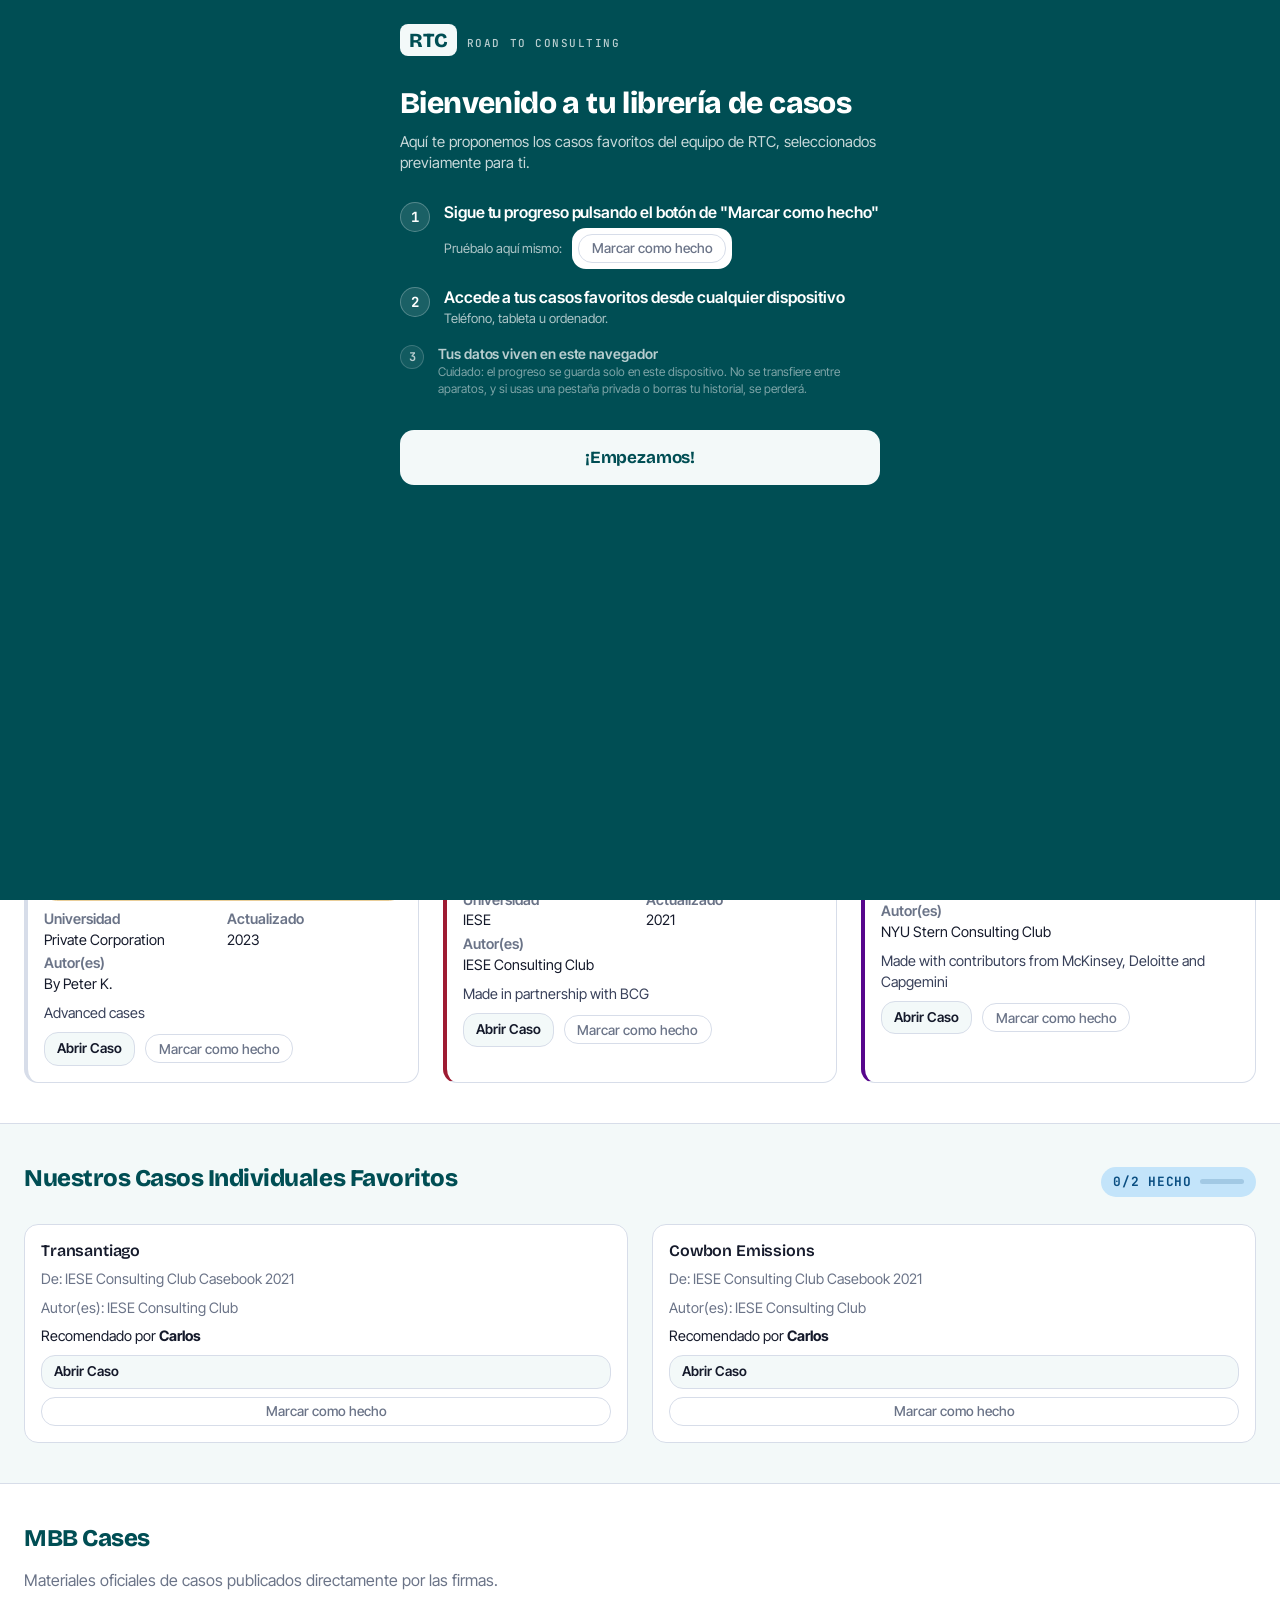
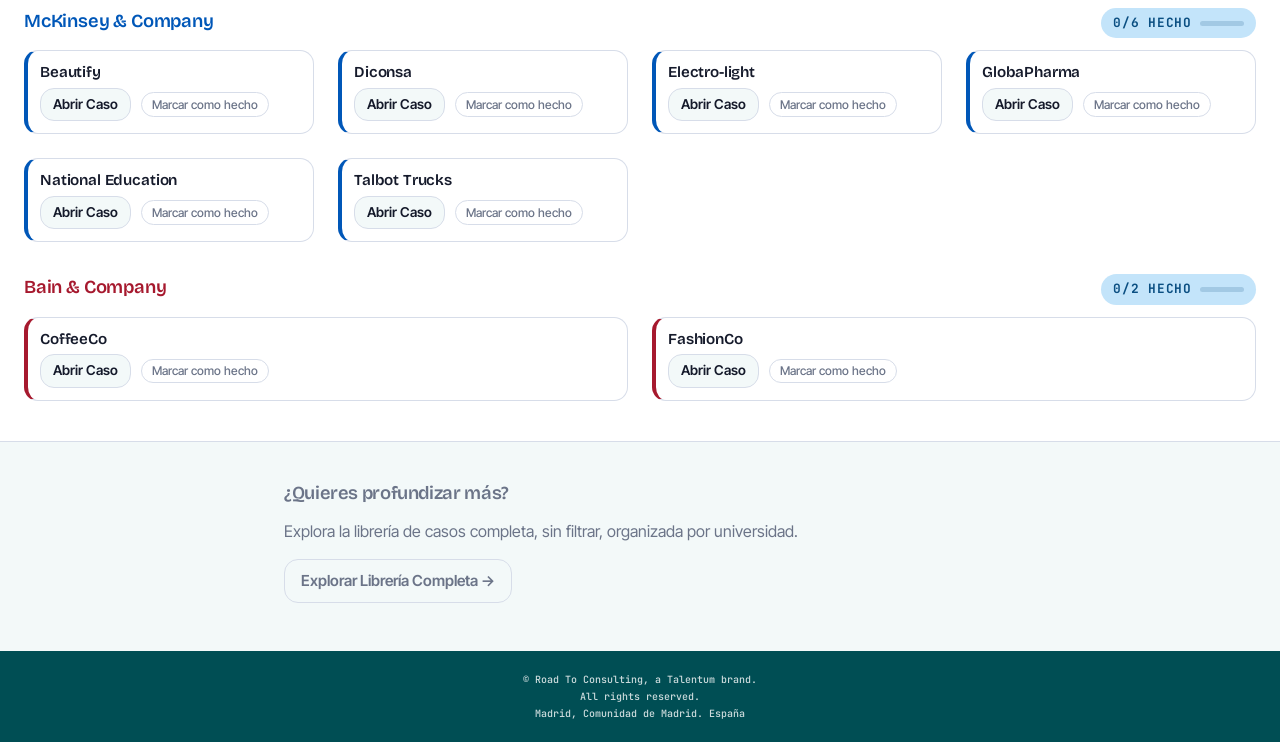
==== commit a7d4bb9c: "video start" ====
--- a/index.html
+++ b/index.html
@@ -66,6 +66,7 @@
       <nav class="site-banner__nav" aria-label="Principal">
         <a href="index.html" aria-current="page">Inicio</a>
         <a href="library.html">Librería Completa</a>
+        <a href="videos.html">Vídeos</a>
       </nav>
     </div>
   </header>
--- a/css/layout.css
+++ b/css/layout.css
@@ -450,10 +450,12 @@
   height: 100%;
 }
 
-/* Favorite Individual Cases: capped to ~3 visible rows (height computed in
-   JS, since column count — and so row height — changes with viewport
-   width), then scrolls internally instead of growing the page. */
-.indiv-cases-scroll {
+/* Row-capped scroll boxes: Favorite Individual Cases (~3 rows) and each
+   Video References category (1 row desktop / 2 mobile) — height computed
+   in JS, since column count changes with viewport width, then this
+   scrolls internally instead of growing the page. */
+.indiv-cases-scroll,
+.video-group-scroll {
   overflow-y: auto;
   padding-right: 6px;
   margin-right: -6px;
@@ -731,4 +733,150 @@
   .directory-list__item a:hover {
     color: var(--indigo);
   }
-}
+
+  .video-thumb:hover .video-thumb__play {
+    transform: translate(-50%, -50%) scale(1.08);
+  }
+
+  .video-card .card__title a:hover {
+    color: var(--indigo);
+  }
+
+  .chip:not([aria-pressed="true"]):hover {
+    border-color: var(--indigo);
+    color: var(--ink);
+  }
+}
+
+/* ---------- Video References (videos.html pilot) ----------
+   Same grouped-by-firm language as MBB Cases (color-coded left border +
+   section heading), plus a neutral "general" group for non-firm-specific
+   content — parallel classes (not a reuse of .mbb-firm-group) so this
+   stays independent of the already-shipped MBB markup. */
+.video-group {
+  margin-bottom: calc(var(--space-unit) * 4);
+}
+
+.video-group:last-child {
+  margin-bottom: 0;
+}
+
+.video-group__title {
+  color: var(--firm-color, var(--ink));
+}
+
+.video-group[data-firm="mckinsey"] { --firm-color: #0057B8; }
+.video-group[data-firm="bcg"] { --firm-color: #1C6B3E; }
+.video-group[data-firm="bain"] { --firm-color: #A6192E; }
+.video-group[data-firm="general"] { --firm-color: var(--indigo); }
+
+.video-group .card {
+  border-left: 4px solid var(--firm-color, var(--line));
+}
+
+/* Thumbnail-first card: the base .card padding is overridden to 0 so the
+   thumbnail can sit flush at the top, clipped to the card's own rounded
+   corners; the text content gets its own padded wrapper below it. */
+.video-card {
+  padding: 0;
+  overflow: hidden;
+  gap: 0;
+}
+
+.video-thumb {
+  position: relative;
+  display: block;
+  aspect-ratio: 16 / 9;
+  background: linear-gradient(135deg, var(--firm-color, var(--indigo)) 0%, var(--ink) 150%);
+}
+
+.video-thumb__play {
+  position: absolute;
+  top: 50%;
+  left: 50%;
+  transform: translate(-50%, -50%);
+  width: 48px;
+  height: 48px;
+  border-radius: 50%;
+  background: rgba(255, 255, 255, .92);
+  box-shadow: var(--shadow-card-hover);
+  transition: transform .15s ease;
+}
+
+.video-thumb__play::before {
+  content: "";
+  position: absolute;
+  top: 50%;
+  left: 50%;
+  transform: translate(-41%, -50%);
+  width: 0;
+  height: 0;
+  border-style: solid;
+  border-width: 8px 0 8px 13px;
+  border-color: transparent transparent transparent var(--ink);
+}
+
+.video-thumb__duration {
+  position: absolute;
+  right: 8px;
+  bottom: 8px;
+  background: rgba(0, 0, 0, .75);
+  color: #fff;
+  font-family: var(--font-mono);
+  font-weight: 700;
+  font-size: 0.7rem;
+  padding: 2px 6px;
+  border-radius: 4px;
+}
+
+.video-card__body {
+  padding: calc(var(--space-unit) * 2);
+  display: flex;
+  flex-direction: column;
+  gap: calc(var(--space-unit) * 0.75);
+}
+
+.video-card .firm-badge {
+  margin-bottom: calc(var(--space-unit) * -0.25);
+}
+
+.video-card .card__meta {
+  font-size: 0.85rem;
+}
+
+.video-card .card__title a {
+  text-decoration: none;
+}
+
+/* Filter chips (Video References) — same pill pattern as RTC Ofertas'
+   filter bar, adapted to our tokens. */
+.chips {
+  display: flex;
+  gap: 8px;
+  overflow-x: auto;
+  padding-bottom: 2px;
+  margin-bottom: calc(var(--space-unit) * 3);
+  scrollbar-width: none;
+}
+
+.chips::-webkit-scrollbar {
+  display: none;
+}
+
+.chip {
+  flex: 0 0 auto;
+  min-height: 38px;
+  padding: 8px 14px;
+  border: 1px solid var(--line);
+  border-radius: 999px;
+  background: var(--card);
+  color: var(--muted);
+  font: 500 14px var(--font-body);
+  white-space: nowrap;
+}
+
+.chip[aria-pressed="true"] {
+  background: var(--indigo);
+  border-color: var(--indigo);
+  color: #fff;
+}
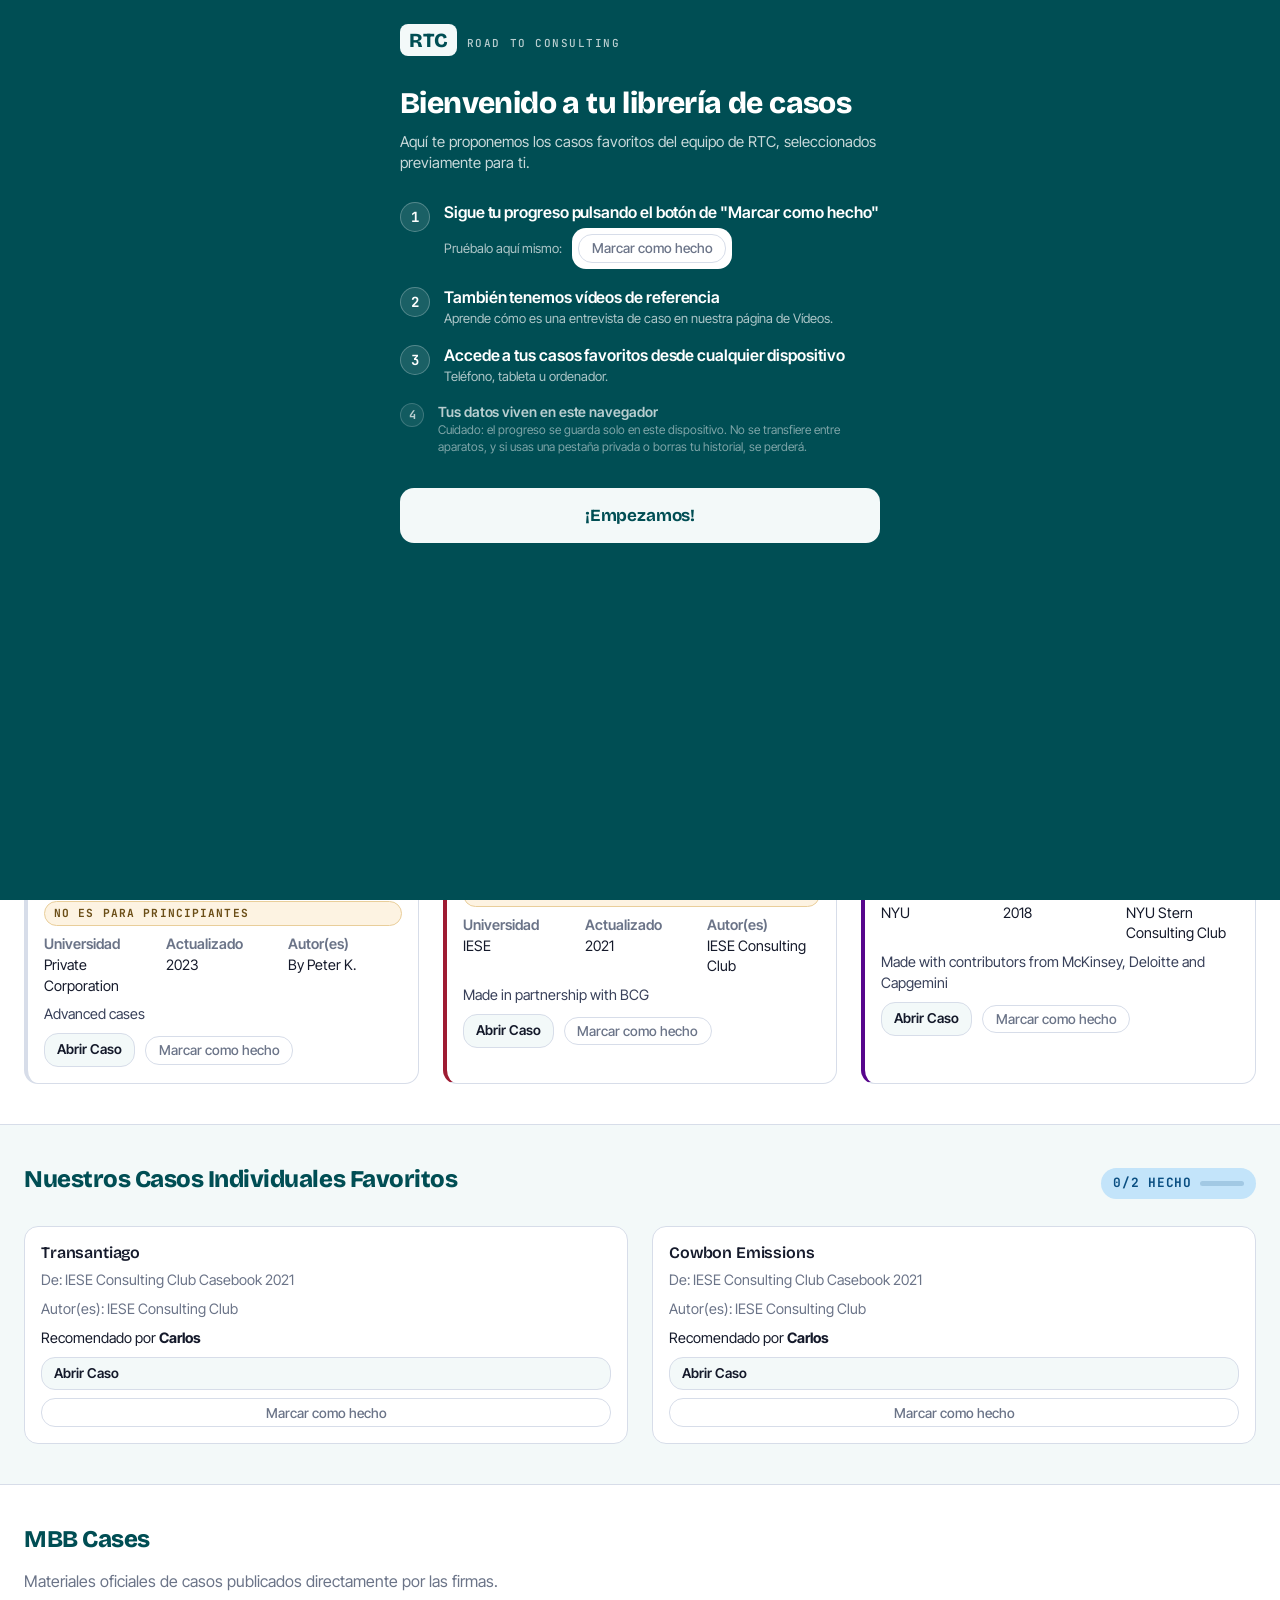
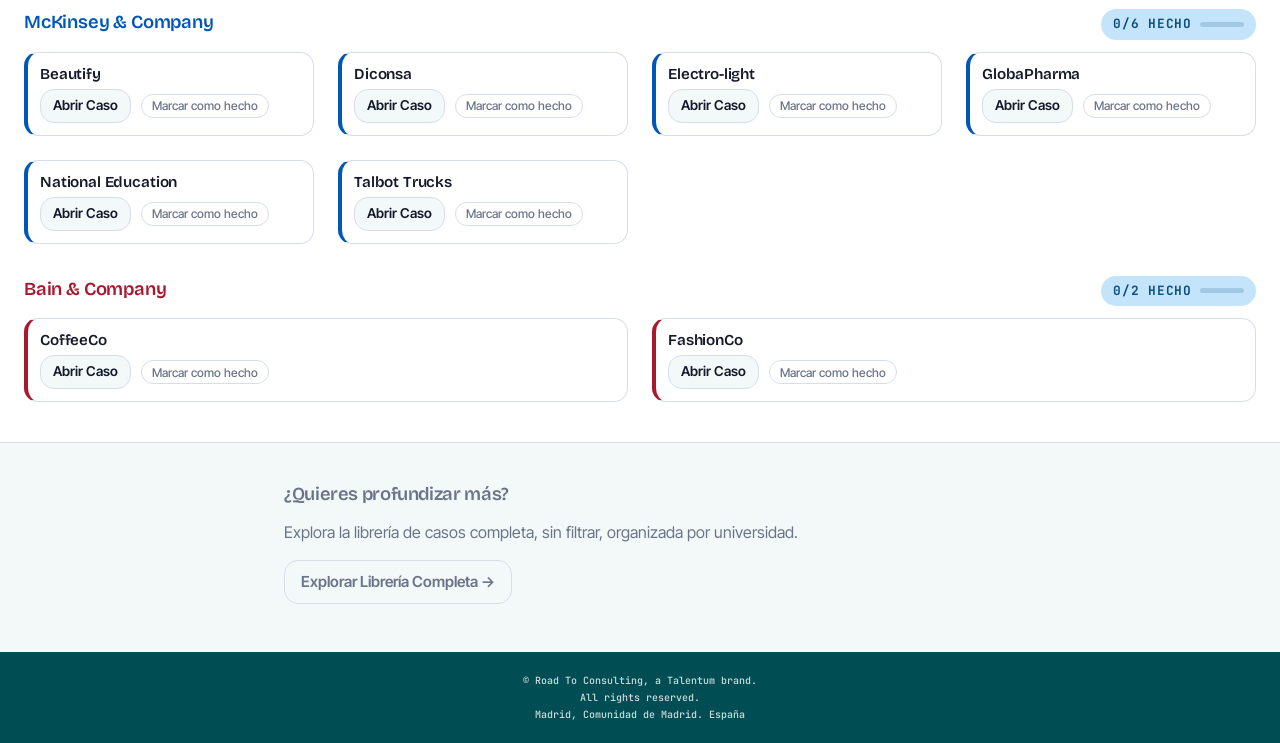
==== commit c4d715c8: "final touches" ====
--- a/index.html
+++ b/index.html
@@ -41,12 +41,19 @@
         <li>
           <span class="num">2</span>
           <div>
+            <b>También tenemos vídeos de referencia</b>
+            <small>Aprende cómo es una entrevista de caso en nuestra página de Vídeos.</small>
+          </div>
+        </li>
+        <li>
+          <span class="num">3</span>
+          <div>
             <b>Accede a tus casos favoritos desde cualquier dispositivo</b>
             <small>Teléfono, tableta u ordenador.</small>
           </div>
         </li>
         <li class="step-nota">
-          <span class="num">3</span>
+          <span class="num">4</span>
           <div>
             <b>Tus datos viven en este navegador</b>
             <small>Cuidado: el progreso se guarda solo en este dispositivo. No se transfiere entre aparatos, y si usas una pestaña privada o borras tu historial, se perderá.</small>
@@ -82,6 +89,34 @@
         <a class="btn btn--secondary btn--sm" id="cow-open" href="#" target="_blank" rel="noopener">Abrir Caso</a>
         <button class="viewed-toggle viewed-toggle--sm cow-bar__fav" type="button" id="cow-fav">Marcar como hecho</button>
       </div>
+    </div>
+  </div>
+
+  <div class="page-guide">
+    <div class="wrap">
+      <ul class="page-guide__list">
+        <li>
+          <span class="page-guide__num">1</span>
+          <div>
+            <b>Empieza por aquí</b>
+            <p>Comprueba nuestros casos preseleccionados, aquí mismo, en esta página.</p>
+          </div>
+        </li>
+        <li>
+          <span class="page-guide__num">2</span>
+          <div>
+            <b>Aprende el know-how</b>
+            <p>Comprueba nuestros <a href="videos.html">vídeos</a> para aprender cómo es una entrevista de caso.</p>
+          </div>
+        </li>
+        <li>
+          <span class="page-guide__num">3</span>
+          <div>
+            <b>¿Ya los has acabado?</b>
+            <p>Tienes casos extra esperándote en la <a href="library.html">librería completa</a>.</p>
+          </div>
+        </li>
+      </ul>
     </div>
   </div>
 
--- a/css/layout.css
+++ b/css/layout.css
@@ -302,6 +302,99 @@
   align-items: flex-end;
   justify-content: space-between;
   gap: 6px;
+}
+
+/* Orientation bar — a quick "where to go" pointer to the three ways to use
+   the site: preselected content on this page, Videos, and the full
+   library. Sits right under the Case of the Week bar, above the sections
+   it points at. Stacked by default; 3 columns from the desktop breakpoint
+   up, matching the site's single min-width:1024px convention. */
+.page-guide {
+  border-bottom: 1px solid var(--line);
+}
+
+.page-guide__list {
+  list-style: none;
+  display: flex;
+  flex-direction: column;
+  gap: calc(var(--space-unit) * 2);
+  padding-block: calc(var(--space-unit) * 2.5);
+}
+
+.page-guide__list li {
+  display: flex;
+  gap: 12px;
+  align-items: flex-start;
+}
+
+.page-guide__num {
+  flex: 0 0 auto;
+  width: 26px;
+  height: 26px;
+  border-radius: 50%;
+  background: var(--indigo);
+  color: #fff;
+  display: flex;
+  align-items: center;
+  justify-content: center;
+  font: 700 13px var(--font-mono);
+}
+
+.page-guide__list b {
+  display: block;
+  font: 600 14px var(--font-body);
+  color: var(--ink);
+}
+
+.page-guide__list p {
+  font: 400 13px var(--font-body);
+  color: var(--muted);
+  line-height: 1.4;
+  margin-top: 2px;
+}
+
+.page-guide__list a {
+  color: var(--indigo);
+  font-weight: 600;
+}
+
+@media (min-width: 1024px) {
+  .page-guide__list {
+    flex-direction: row;
+    gap: calc(var(--space-unit) * 3);
+  }
+
+  .page-guide__list li {
+    flex: 1;
+  }
+}
+
+/* On phones this bar sits above the fold on first load — shrink it so it
+   doesn't eat most of the screen before the actual content shows. */
+@media (max-width: 1023.98px) {
+  .page-guide__list {
+    gap: calc(var(--space-unit) * 1);
+    padding-block: calc(var(--space-unit) * 1.5);
+  }
+
+  .page-guide__list li {
+    gap: 8px;
+  }
+
+  .page-guide__num {
+    width: 20px;
+    height: 20px;
+    font-size: 10px;
+  }
+
+  .page-guide__list b {
+    font-size: 12.5px;
+  }
+
+  .page-guide__list p {
+    font-size: 11.5px;
+    margin-top: 1px;
+  }
 }
 
 /* Sections */
@@ -521,7 +614,10 @@
 /* Tier-1 "staircase" cards — all three the same size (matching the
    narrowest, 3rd-place card); the staircase comes from alignment shifting
    left → center → right, so the empty space top-right (1st card) mirrors
-   the empty space bottom-left (3rd card) exactly, for symmetry. */
+   the empty space bottom-left (3rd card) exactly, for symmetry. There's not
+   enough width for that offset to read as intentional on mobile — it just
+   looks cramped/off-center — so mobile gets plain full-width cards, and the
+   staircase only kicks in from the desktop breakpoint up. */
 .rank-stack {
   display: flex;
   flex-direction: column;
@@ -529,15 +625,21 @@
 }
 
 .rank-stack > li {
-  width: 88%;
-}
-
-.rank-stack > li[data-rank="2"] {
-  margin-inline: auto;
-}
-
-.rank-stack > li[data-rank="3"] {
-  margin-left: auto;
+  width: 100%;
+}
+
+@media (min-width: 1024px) {
+  .rank-stack > li {
+    width: 88%;
+  }
+
+  .rank-stack > li[data-rank="2"] {
+    margin-inline: auto;
+  }
+
+  .rank-stack > li[data-rank="3"] {
+    margin-left: auto;
+  }
 }
 
 .stair-card {
@@ -585,6 +687,16 @@
      min-width:0 on the items. A fixed even split can't be starved. */
   grid-template-columns: minmax(0, 1fr) minmax(0, 1fr);
   gap: 0.2em 0.6em;
+}
+
+/* Universidad/Actualizado/Autor(es) is always exactly 3 fields now (see
+   universityMetaRow) — from the desktop breakpoint up there's room to lay
+   all three out on one line instead of wrapping the 3rd to its own row. */
+@media (min-width: 1024px) {
+  .card__meta dl,
+  dl.card__meta {
+    grid-template-columns: minmax(0, 1fr) minmax(0, 1fr) minmax(0, 1fr);
+  }
 }
 
 /* Classic grid-blowout fix: a grid item's default min-width is `auto`
@@ -788,6 +900,14 @@
   display: block;
   aspect-ratio: 16 / 9;
   background: linear-gradient(135deg, var(--firm-color, var(--indigo)) 0%, var(--ink) 150%);
+}
+
+.video-thumb__img {
+  position: absolute;
+  inset: 0;
+  width: 100%;
+  height: 100%;
+  object-fit: cover;
 }
 
 .video-thumb__play {
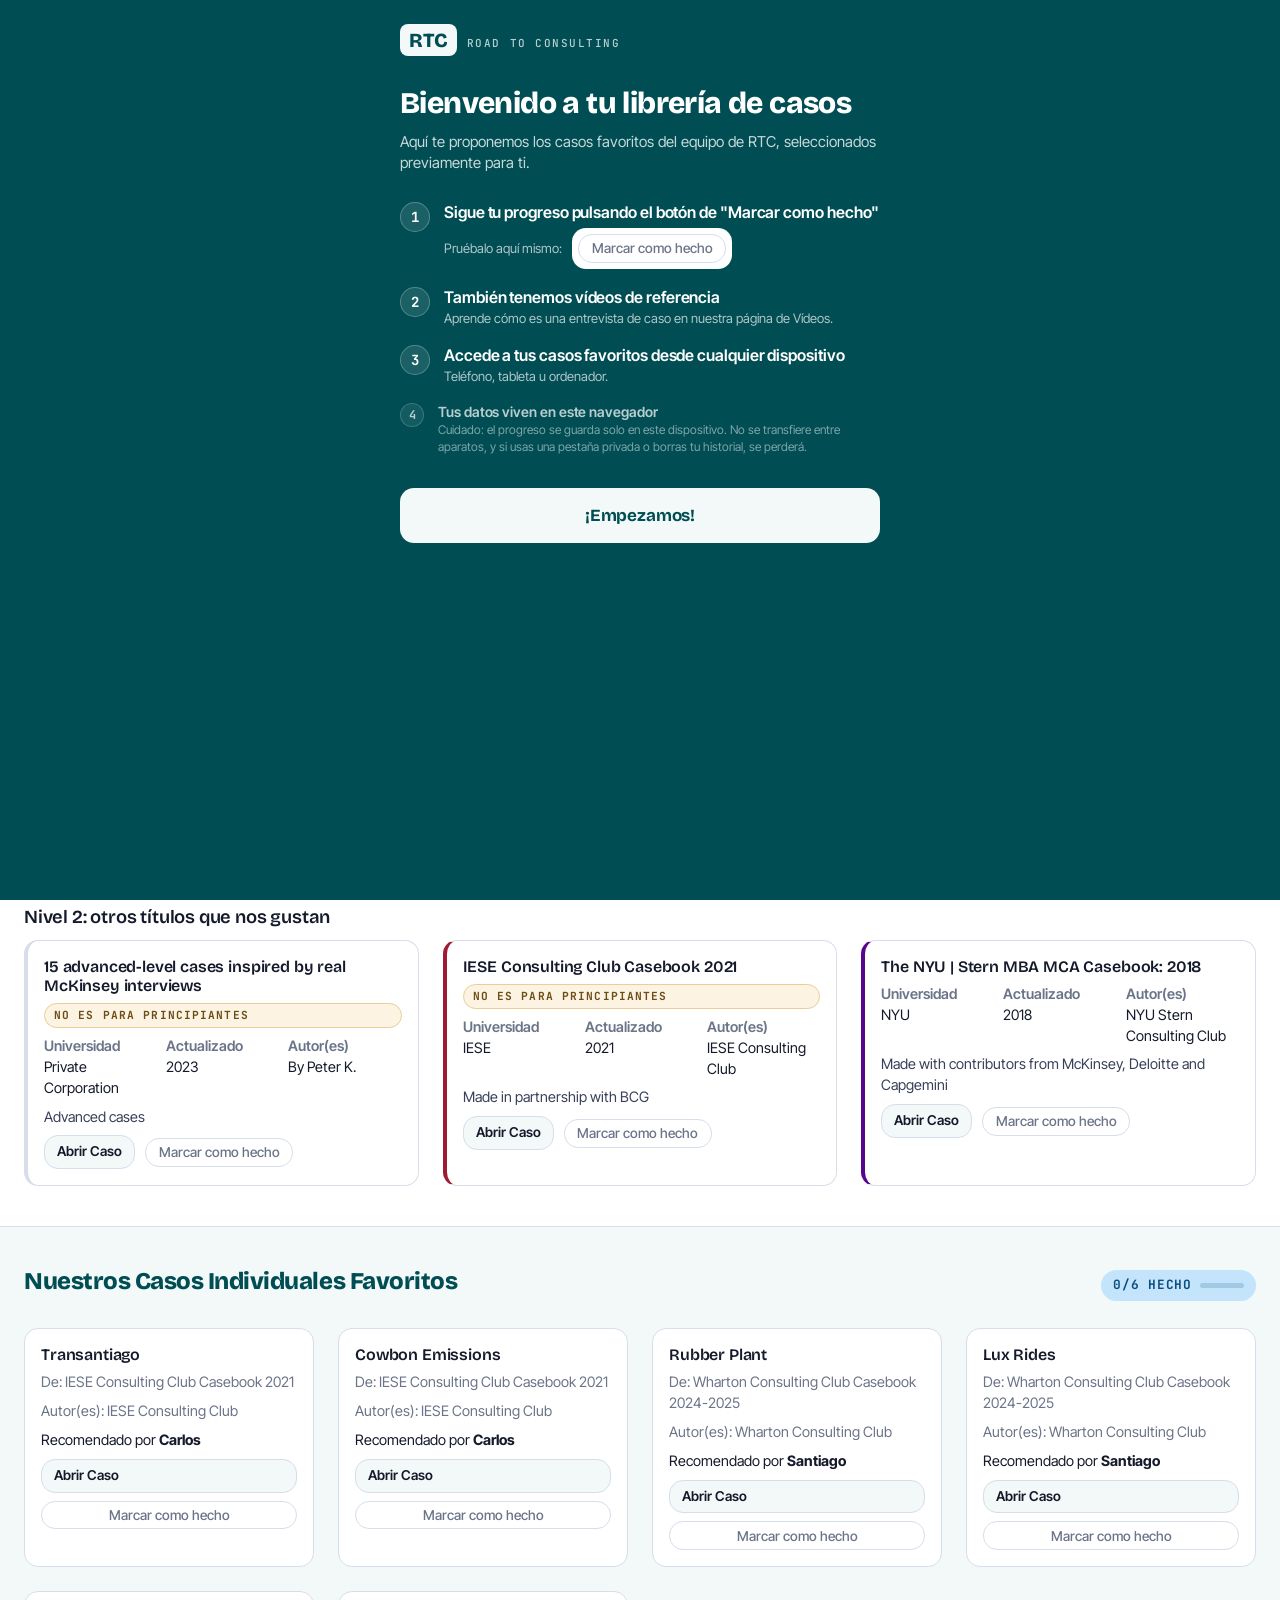
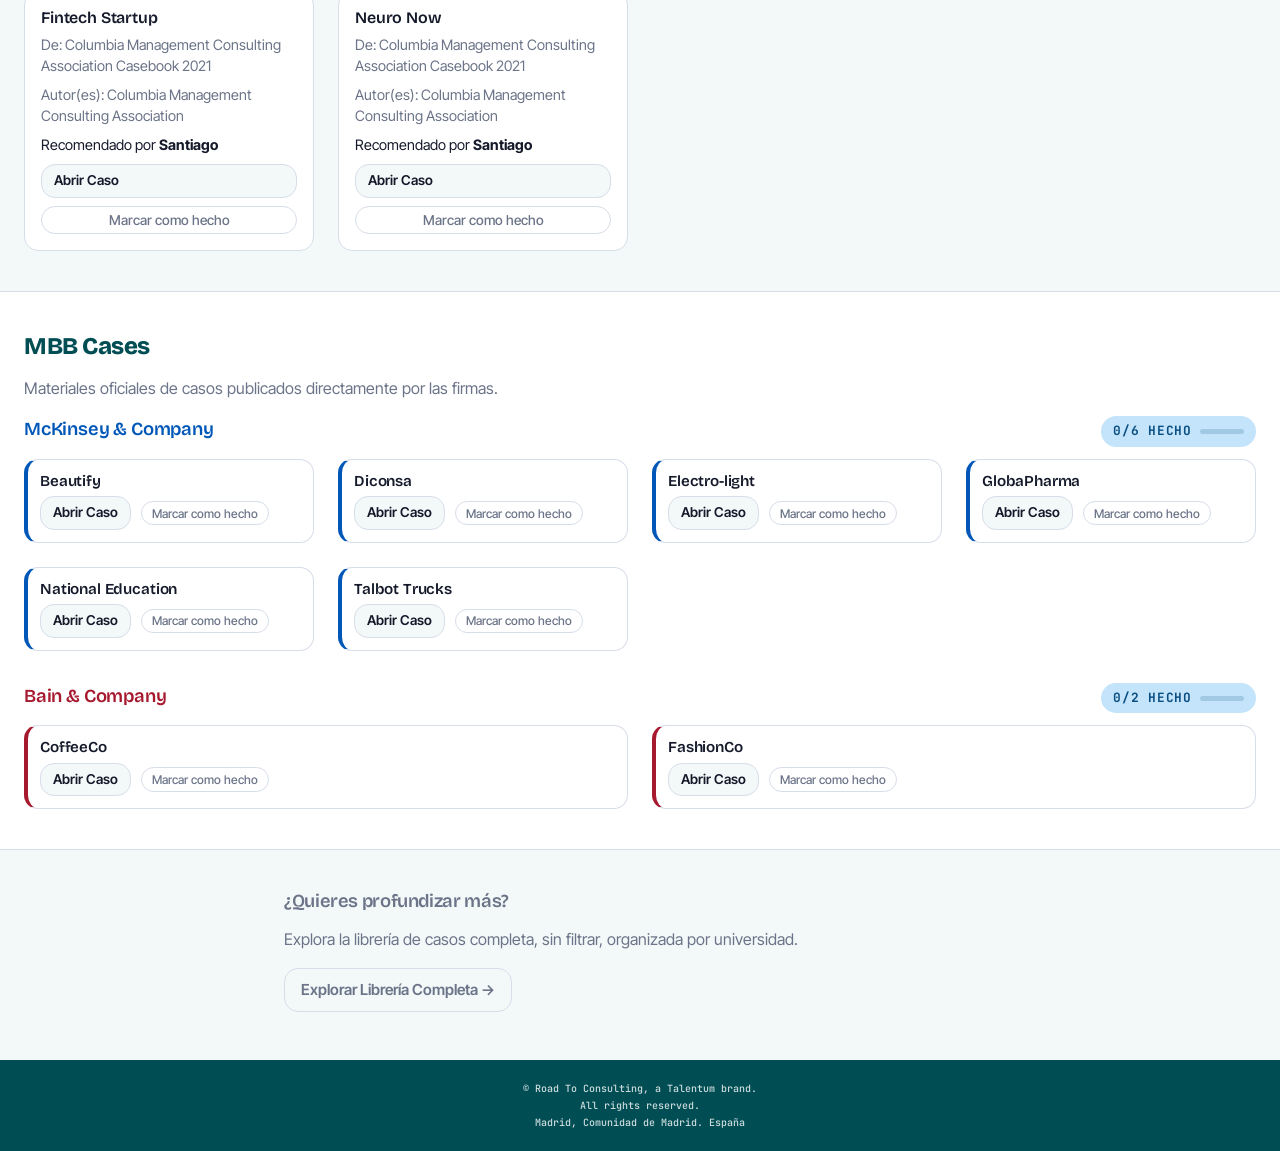
==== commit 762a92a4: "Recomends" ====
--- a/index.html
+++ b/index.html
@@ -78,16 +78,16 @@
     </div>
   </header>
 
-  <div class="cow-bar" id="cow-bar">
-    <div class="wrap cow-bar__inner">
-      <div class="cow-bar__main">
-        <span class="cow-bar__label">Caso de la Semana</span>
-        <strong class="cow-bar__name" id="cow-name"></strong>
-        <span class="cow-bar__meta" id="cow-meta"></span>
+  <div class="spotlight-bar" id="spotlight-bar">
+    <div class="wrap spotlight-bar__inner">
+      <div class="spotlight-bar__main">
+        <span class="spotlight-bar__label">Documento de Interés</span>
+        <strong class="spotlight-bar__name" id="spotlight-name"></strong>
+        <span class="spotlight-bar__meta" id="spotlight-meta"></span>
       </div>
-      <div class="cow-bar__actions">
-        <a class="btn btn--secondary btn--sm" id="cow-open" href="#" target="_blank" rel="noopener">Abrir Caso</a>
-        <button class="viewed-toggle viewed-toggle--sm cow-bar__fav" type="button" id="cow-fav">Marcar como hecho</button>
+      <div class="spotlight-bar__actions">
+        <a class="btn btn--secondary btn--sm" id="spotlight-open" href="#" target="_blank" rel="noopener">Abrir</a>
+        <button class="viewed-toggle viewed-toggle--sm spotlight-bar__fav" type="button" id="spotlight-fav">Marcar como hecho</button>
       </div>
     </div>
   </div>
@@ -173,7 +173,7 @@
     <div class="wrap">© Road To Consulting, a Talentum brand.<br>All rights reserved.<br>Madrid, Comunidad de Madrid. España</div>
   </footer>
 
-  <script src="js/data/case-of-week.js"></script>
+  <script src="js/data/spotlight.js"></script>
   <script src="js/data/casebooks.js"></script>
   <script src="js/data/university-colors.js"></script>
   <script src="js/data/mbb-links.js"></script>
--- a/css/layout.css
+++ b/css/layout.css
@@ -232,20 +232,21 @@
   color: #fff;
 }
 
-/* ---------- Case of the Week — top notification bar ----------
+/* ---------- Spotlight — top notification bar for one featured resource
+   (a case, a guide, any document worth surfacing) ----------
    Deliberately given its own green identity (the --open token, otherwise
    reserved for status tracking) so it reads as clearly distinct from both
    the indigo header above and the white Favorite Casebooks panel below. */
-.cow-bar {
+.spotlight-bar {
   background: #EAF6EF;
   border-bottom: 1px solid rgba(31, 122, 84, .25);
 }
 
 /* Two columns, same shape at every width: content on the left (label,
-   name, then who selected it), actions on the right — Open Case level
+   name, then who recommended it), actions on the right — Open level
    with the label at the top, Mark as done pushed to the bottom so it
-   lines up with the "Selected by" line instead of crowding the name. */
-.cow-bar__inner {
+   lines up with the "Recomendado por" line instead of crowding the name. */
+.spotlight-bar__inner {
   display: flex;
   align-items: stretch;
   justify-content: space-between;
@@ -253,14 +254,14 @@
   padding-block: calc(var(--space-unit) * 1.5);
 }
 
-.cow-bar__main {
+.spotlight-bar__main {
   display: flex;
   flex-direction: column;
   gap: 4px;
   min-width: 0;
 }
 
-.cow-bar__label {
+.spotlight-bar__label {
   align-self: flex-start;
   flex: 0 0 auto;
   font-family: var(--font-mono);
@@ -274,7 +275,7 @@
   padding: 5px 10px;
 }
 
-.cow-bar__name {
+.spotlight-bar__name {
   font-family: var(--font-display);
   font-weight: 600;
   letter-spacing: -.01em;
@@ -286,7 +287,7 @@
   white-space: nowrap;
 }
 
-.cow-bar__meta {
+.spotlight-bar__meta {
   font-size: 0.8rem;
   color: var(--muted);
   max-width: 100%;
@@ -295,7 +296,12 @@
   white-space: nowrap;
 }
 
-.cow-bar__actions {
+.spotlight-bar__meta strong {
+  color: var(--ink);
+  font-weight: 700;
+}
+
+.spotlight-bar__actions {
   flex: 0 0 auto;
   display: flex;
   flex-direction: column;
@@ -306,7 +312,7 @@
 
 /* Orientation bar — a quick "where to go" pointer to the three ways to use
    the site: preselected content on this page, Videos, and the full
-   library. Sits right under the Case of the Week bar, above the sections
+   library. Sits right under the spotlight bar, above the sections
    it points at. Stacked by default; 3 columns from the desktop breakpoint
    up, matching the site's single min-width:1024px convention. */
 .page-guide {
